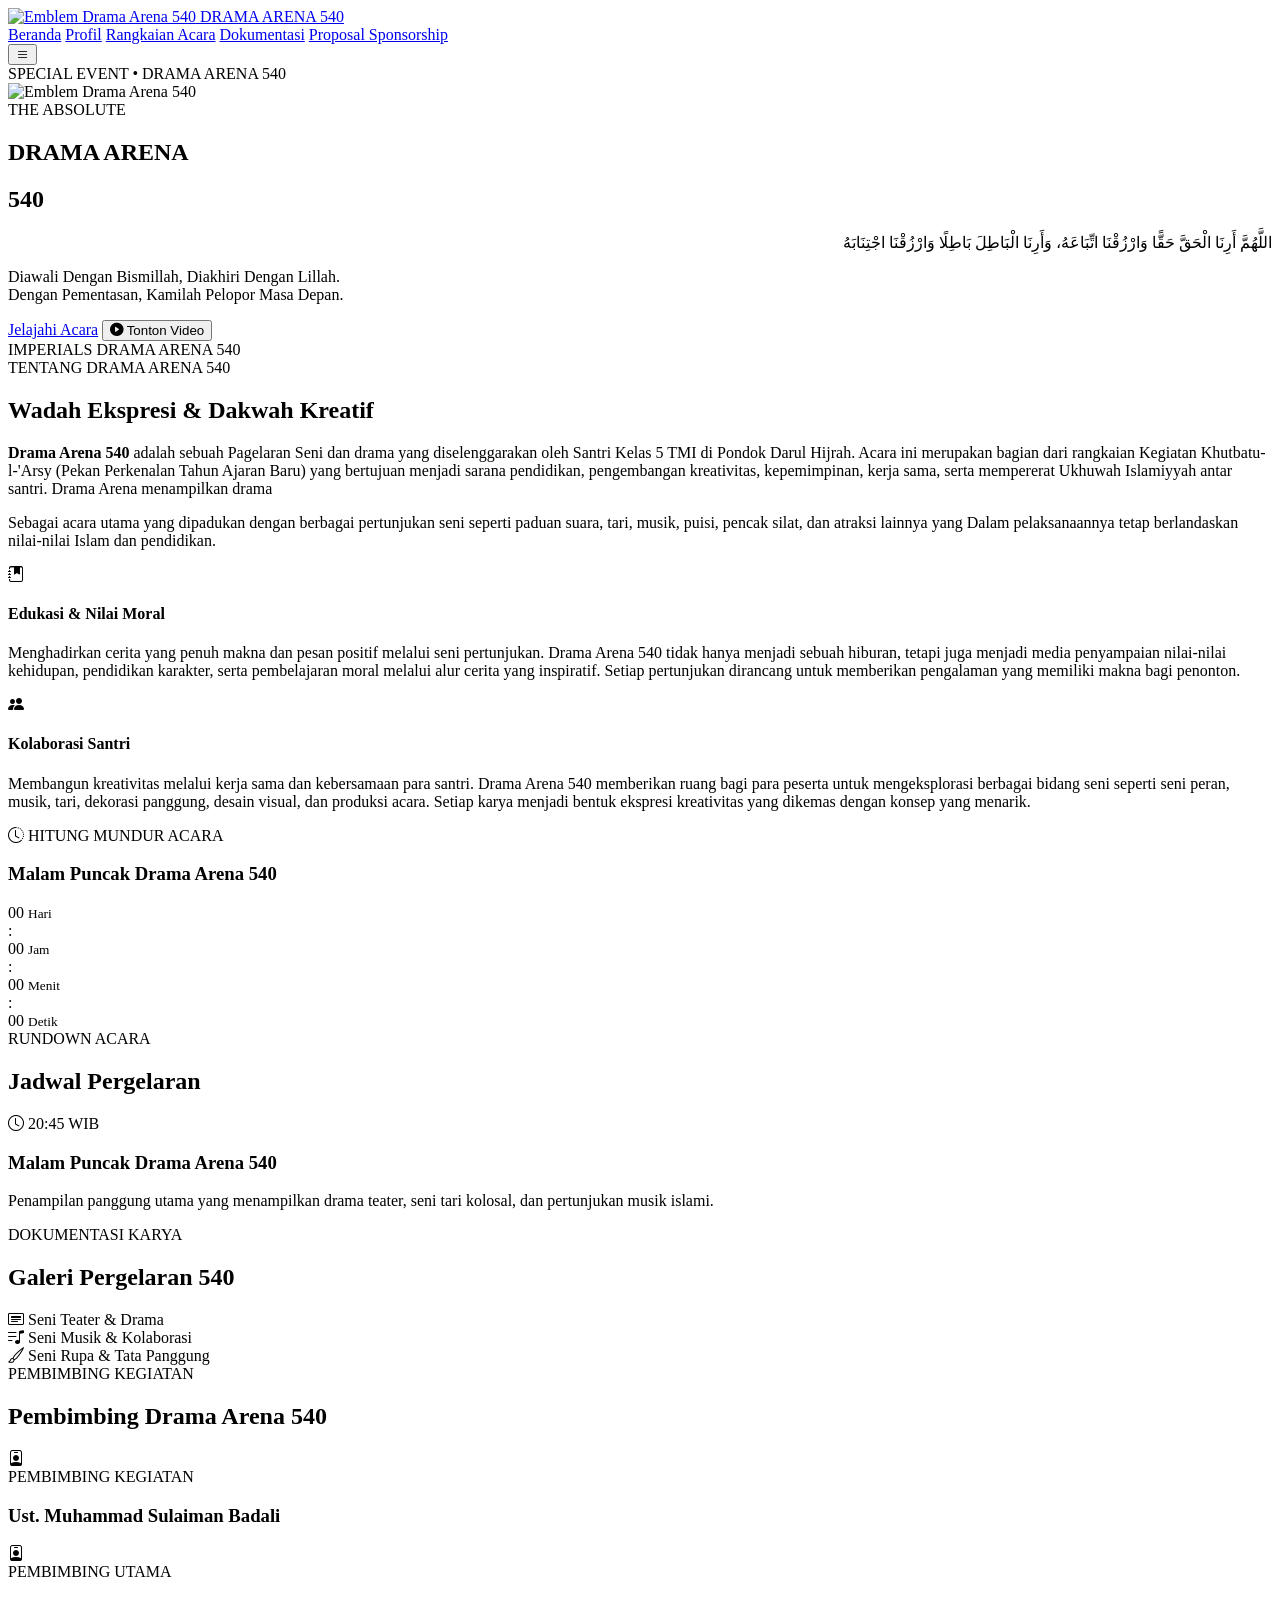
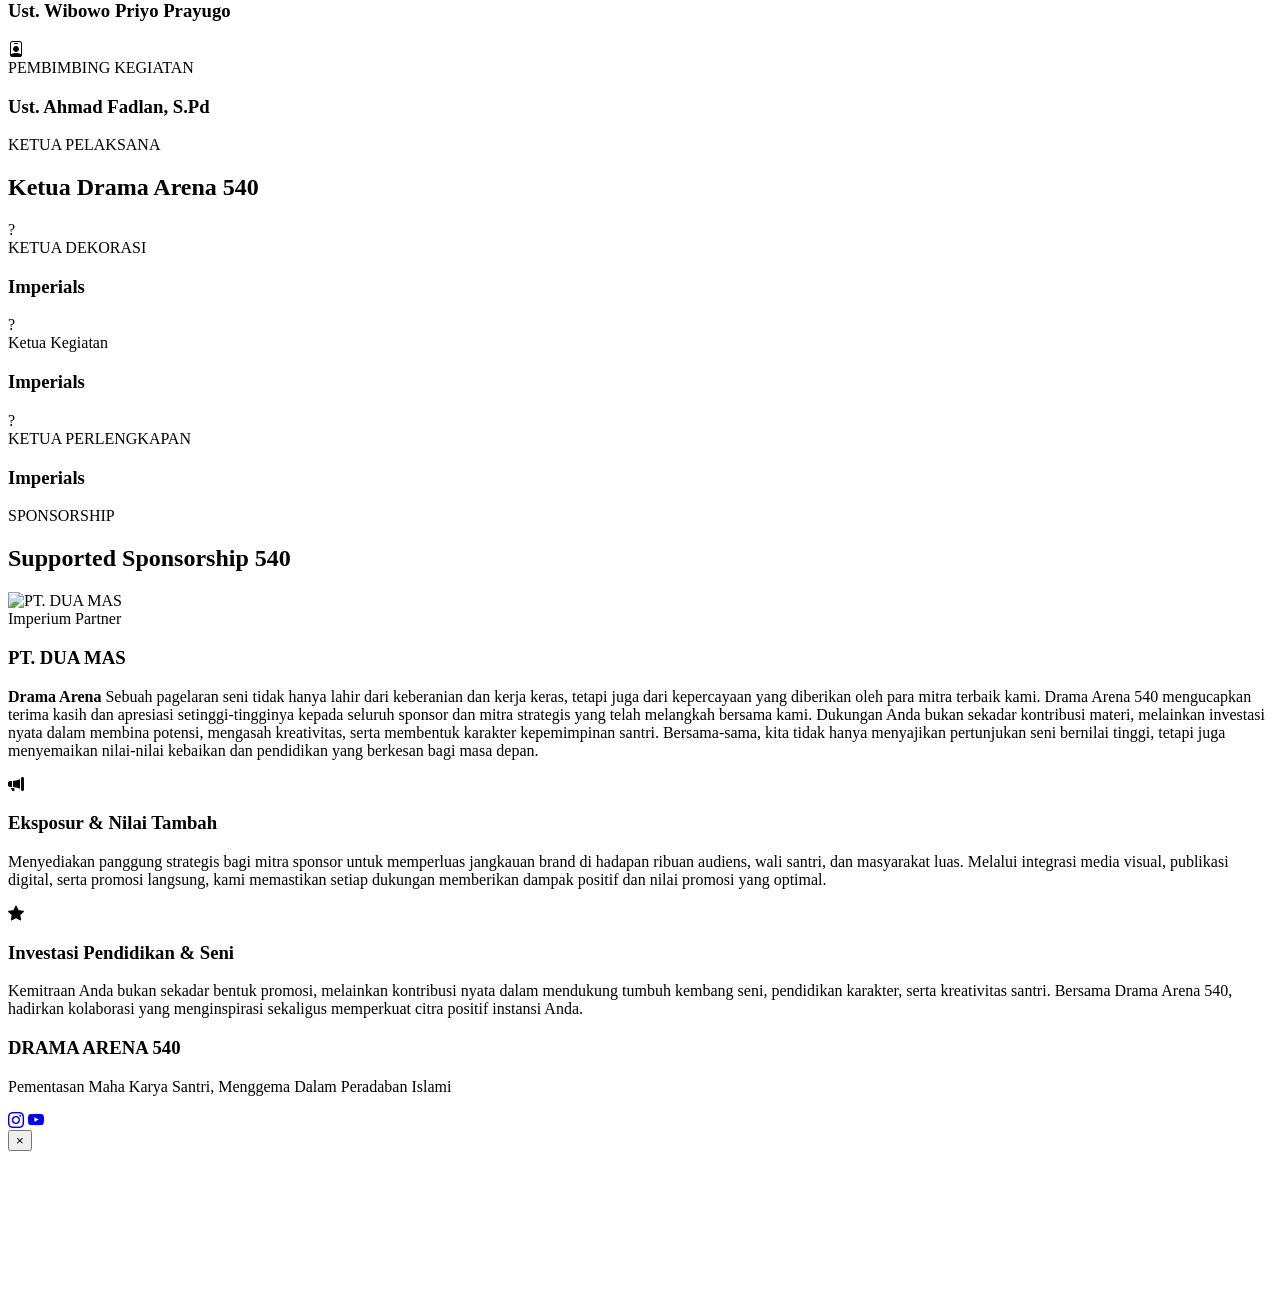
==== index.html @ b82d2a5c "Add files via upload" ====
<!DOCTYPE html>
<html lang="id">

<head>
    <meta charset="UTF-8">
    <meta name="viewport" content="width=device-width, initial-scale=1.0">
    <title>Imperials | Drama Arena 540</title>

    <meta name="referrer" content="strict-origin-when-cross-origin">

    <head>
    <meta charset="UTF-8">
    <meta name="viewport" content="width=device-width, initial-scale=1.0">
    
    <!-- Judul Tab Browser -->
    <title>Imperials | Drama Arena 540</title>

    <!-- ================= FAVICON (LOGO TAB BROWSER) ================= -->
    <link rel="icon" type="image/png" href="https://i.ibb.co.com/CKP9YcS7/Logo-Drama-Arena-540.png">
    
    <!-- Tambahan untuk perangkat Apple / HP (Opsional) -->
    <link rel="apple-touch-icon" href="https://i.ibb.co.com/CKP9YcS7/Logo-Drama-Arena-540.png">

    <!-- Fonts & CSS yang sudah ada -->
</head>

    <!-- Google Fonts -->
    <link rel="preconnect" href="https://fonts.googleapis.com">
    <link rel="preconnect" href="https://fonts.gstatic.com" crossorigin>
    <link href="https://fonts.googleapis.com/css2?family=Cormorant+Garamond:ital,wght@0,500;0,700;1,600&family=Plus+Jakarta+Sans:wght@300;400;500;600;700&display=swap" rel="stylesheet">

    <!-- Bootstrap Icons -->
    <link href="https://cdn.jsdelivr.net/npm/bootstrap-icons@1.11.3/font/bootstrap-icons.min.css" rel="stylesheet">

    <link rel="stylesheet" href="https://cloudflare.com">


    <!-- Custom CSS -->
    <link rel="stylesheet" href="assets/css/style.css">
</head>

<body>

    <!-- Dynamic Background Ambient Lighting -->
    <div class="ambient-glow glow-1"></div>
    <div class="ambient-glow glow-2"></div>

    <!-- ================= NAVBAR ================= -->
    <header class="navbar" id="navbar">
        <div class="container">
            <a href="#" class="logo">
                <!-- Gambar diganti menggunakan Direct Link dari ImgBB -->
                <img src="https://i.ibb.co.com/CKP9YcS7/Logo-Drama-Arena-540.png" alt="Emblem Drama Arena 540" class="hero-emblem-img">
                <!-- Tambahkan class 'logo-amboqia' pada teks -->
                <span class="logo-text logo-amboqia">
                    DRAMA ARENA <span>540</span>
                </span>
            </a>

            <nav class="nav-menu" id="nav-menu">
                <a href="#Beranda" class="nav-link active">Beranda</a>
                <a href="#Profile" class="nav-link">Profil</a>
                <a href="#Rangkaian-Acara" class="nav-link">Rangkaian Acara</a>
                <a href="#Dokumentasi" class="nav-link">Dokumentasi</a>
                <a href="sponsorship.html" class="nav-link">Proposal Sponsorship</a>
            </nav>

            <div class="nav-actions">
                <button class="mobile-toggle" id="menu-toggle" aria-label="Toggle Navigation">
                    <i class="bi bi-list"></i>
                </button>
            </div>
        </div>
    </header>

<!-- ================= HERO SECTION (STYLE ISLAMI ELEGANT) ================= -->
<section class="hero-center" id="Beranda">
    <div class="container hero-center-wrapper">
        
        <!-- Top Badge / Mini Tag -->
        <div class="hero-badge-top">
            <span>SPECIAL EVENT • DRAMA ARENA 540</span>
        </div>

        <!-- Emblem / Logo Center -->
        <div class="hero-emblem-box">
            <!-- Gambar diganti menggunakan Direct Link dari ImgBB -->
            <img src="https://i.ibb.co.com/CKP9YcS7/Logo-Drama-Arena-540.png" alt="Emblem Drama Arena 540" class="hero-emblem-img">
            <div class="emblem-glow"></div>
        </div>

        <!-- Typography Heading -->
        <div class="hero-title-box">
            <span class="sub-heading-small">THE ABSOLUTE</span>
            
            <!-- Menggunakan Custom Font Amboqia Boriango -->
            <h1 class="custom-font-title">DRAMA ARENA</h1>

            <h2 class="custom-font-title">540</h2>
            
            <!-- <h2 class="sub-heading-large">M M X X V I</h2> -->
            
            <div class="divider-dots">
                <span></span><span></span><span></span>
            </div>
        </div>

        <!-- Description Paragraph (Arab & Latin Terpisah) -->
        <div class="hero-quote-box">
            <!-- Teks Arab -->
            <p class="arabic-text" dir="rtl" lang="ar">
                اللَّهُمَّ أَرِنَا الْحَقَّ حَقًّا وَارْزُقْنَا اتِّبَاعَهُ، وَأَرِنَا الْبَاطِلَ بَاطِلًا وَارْزُقْنَا اجْتِنَابَهُ
            </p>
            
            <!-- Teks Latin (Berada di bawah Arab) -->
            <p class="latin-text">
                Diawali Dengan Bismillah, Diakhiri Dengan Lillah.<br>
                Dengan Pementasan, Kamilah Pelopor Masa Depan.
            </p>
        </div>

        <!-- CTA Action Buttons -->
        <div class="hero-center-actions">
            <a href="#Profile" class="btn-gold-filled">Jelajahi Acara</a>
            <button class="btn-gold-outline" id="btn-watch-video">
                <i class="bi bi-play-circle-fill"></i>
                <span>Tonton Video</span>
            </button>
        </div>

        <!-- Footer Tag In Hero -->
        <div class="hero-footer-tag">
            <span>IMPERIALS DRAMA ARENA 540</span>
        </div>

    </div>
</section>

    <!-- ================= PROFIL / TENTANG ================= -->
    <section class="about section-padding" id="Profile">
        <div class="container">
            <div class="section-header text-center">
                <span class="sub-title">TENTANG DRAMA ARENA 540</span>
                <h2 class="main-title">Wadah Ekspresi & Dakwah Kreatif</h2>
                <div class="title-line"></div>
            </div>

            <div class="about-grid">
                <div class="about-text glass-panel">
                    <p class="highlight-text">
                        <strong>Drama Arena 540</strong> adalah sebuah Pagelaran Seni dan drama yang diselenggarakan oleh Santri Kelas 5 TMI di Pondok Darul Hijrah. Acara ini merupakan bagian dari rangkaian Kegiatan Khutbatu-l-'Arsy (Pekan Perkenalan Tahun Ajaran Baru) yang bertujuan menjadi sarana pendidikan, pengembangan kreativitas, kepemimpinan, kerja sama,  serta mempererat Ukhuwah Islamiyyah antar santri. Drama Arena menampilkan drama
                    </p>
                    <p>
                        Sebagai acara utama yang dipadukan dengan berbagai pertunjukan seni seperti paduan suara, tari, musik, puisi, pencak silat, dan atraksi lainnya yang Dalam pelaksanaannya tetap berlandaskan nilai-nilai Islam dan pendidikan.
                    </p>
                    
                    <div class="about-features">
                        <div class="feature-card">
                            <i class="bi bi-journal-bookmark-fill"></i>
                            <div>
                                <h4>Edukasi & Nilai Moral</h4>
                                <p>Menghadirkan cerita yang penuh makna dan pesan positif melalui seni pertunjukan. Drama Arena 540 tidak hanya menjadi sebuah hiburan, tetapi juga menjadi media penyampaian nilai-nilai kehidupan, pendidikan karakter, serta pembelajaran moral melalui alur cerita yang inspiratif. Setiap pertunjukan dirancang untuk memberikan pengalaman yang memiliki makna bagi penonton.</p>
                            </div>
                        </div>
                        <div class="feature-card">
                            <i class="bi bi-people-fill"></i>
                            <div>
                                <h4>Kolaborasi Santri</h4>
                                <p>Membangun kreativitas melalui kerja sama dan kebersamaan para santri. Drama Arena 540 memberikan ruang bagi para peserta untuk mengeksplorasi berbagai bidang seni seperti seni peran, musik, tari, dekorasi panggung, desain visual, dan produksi acara. Setiap karya menjadi bentuk ekspresi kreativitas yang dikemas dengan konsep yang menarik.</p>
                            </div>
                        </div>
                    </div>
                </div>
            </div>
        </div>
    </section>

    <!-- ================= COUNTDOWN SECTION ================= -->
    <div class="countdown-wrapper">
        <div class="glass-card countdown-card">
            <div class="countdown-header">
                <span class="countdown-tag"><i class="bi bi-clock-history"></i> HITUNG MUNDUR ACARA</span>
                <h3 class="countdown-title">Malam Puncak Drama Arena 540</h3>
            </div>

            <div class="countdown-boxes">
                <div class="time-box">
                    <span id="days">00</span>
                    <small>Hari</small>
                </div>
                <div class="time-colon">:</div>
                <div class="time-box">
                    <span id="hours">00</span>
                    <small>Jam</small>
                </div>
                <div class="time-colon">:</div>
                <div class="time-box">
                    <span id="minutes">00</span>
                    <small>Menit</small>
                </div>
                <div class="time-colon">:</div>
                <div class="time-box">
                    <span id="seconds">00</span>
                    <small>Detik</small>
                </div>
            </div>
        </div>
    </div>

    <!-- ================= JADWAL / RANGKAIAN ACARA ================= -->
    <section class="schedule section-padding" id="Rangkaian-Acara">
        <div class="container">
            <div class="section-header text-center">
                <span class="sub-title">RUNDOWN ACARA</span>
                <h2 class="main-title">Jadwal Pergelaran</h2>
                <div class="title-line"></div>
            </div>

            <div class="schedule-timeline">
                <!-- Item 1 -->
                <div class="timeline-item glass-card highlight-border">
                    <div class="time-badge accent"><i class="bi bi-clock"></i> 20:45 WIB</div>
                    <div class="timeline-content">
                        <h3>Malam Puncak Drama Arena 540</h3>
                        <p>Penampilan panggung utama yang menampilkan drama teater, seni tari kolosal, dan pertunjukan musik islami.</p>
                    </div>
                </div>
                </div>
            </div>
        </div>
    </section>

    <!-- ================= DOKUMENTASI ================= -->
    <section class="gallery section-padding" id="Dokumentasi">
        <div class="container">
            <div class="section-header text-center">
                <span class="sub-title">DOKUMENTASI KARYA</span>
                <h2 class="main-title">Galeri Pergelaran 540</h2>
                <div class="title-line"></div>
            </div>

            <div class="gallery-grid">
                <div class="gallery-item glass-card">
                    <div class="gallery-thumb">
                        <i class="bi bi-card-heading"></i>
                        <span>Seni Teater & Drama</span>
                    </div>
                </div>
                <div class="gallery-item glass-card">
                    <div class="gallery-thumb">
                        <i class="bi bi-music-note-list"></i>
                        <span>Seni Musik & Kolaborasi</span>
                    </div>
                </div>
                <div class="gallery-item glass-card">
                    <div class="gallery-thumb">
                        <i class="bi bi-brush"></i>
                        <span>Seni Rupa & Tata Panggung</span>
                    </div>
                </div>
            </div>
        </div>
    </section>

    <!-- ================= NAMA NAMA PEMBIMBING ================= -->
    <section class="advisor-section section-padding" id="advisor">
        <div class="container">
            
            <!-- ================= JUDUL SECTION PEMBIMBING ================= -->
            <div class="section-header text-center">
                <span class="sub-title">PEMBIMBING KEGIATAN</span>
                <h2 class="main-title">Pembimbing Drama Arena 540</h2>
                <div class="title-line"></div>
            </div>

            <!-- Grid Kartu Pembimbing Anda -->
            <div class="advisor-grid">
                <!-- Kartu Pembimbing 1 -->
                <div class="advisor-card glass-card">
                    <div class="advisor-icon-box">
                        <i class="bi bi-person-badge"></i>
                    </div>
                    <div class="advisor-info">
                        <span class="advisor-role">PEMBIMBING KEGIATAN</span>
                        <h3 class="advisor-name">Ust. Muhammad Sulaiman Badali</h3>
                    </div>
                </div>

                <!-- Kartu Pembimbing 2 -->
                <div class="advisor-card glass-card">
                    <div class="advisor-icon-box">
                        <i class="bi bi-person-badge"></i>
                    </div>
                    <div class="advisor-info">
                        <span class="advisor-role">PEMBIMBING UTAMA</span>
                        <h3 class="advisor-name">Ust. Wibowo Priyo Prayugo</h3>
                    </div>
                </div>

                <!-- Kartu Pembimbing 3 -->
                <div class="advisor-card glass-card">
                    <div class="advisor-icon-box">
                        <i class="bi bi-person-badge"></i>
                    </div>
                    <div class="advisor-info">
                        <span class="advisor-role">PEMBIMBING KEGIATAN</span>
                        <h3 class="advisor-name">Ust. Ahmad Fadlan, S.Pd</h3>
                    </div>
                </div>
            </div>

        </div>
    </section>

        <!-- ================= NAMA NAMA KETUA ================= -->
    <!-- ================= KETUA PELAKSANA SECTION ================= -->
    <section class="leader-section section-padding" id="leader">
        <div class="container">
            
            <!-- Judul Section -->
            <div class="section-header">
                <span class="sub-title">KETUA PELAKSANA</span>
                <h2 class="main-title">Ketua Drama Arena 540</h2>
                <div class="title-line"></div>
            </div>

            <!-- Wadah Grid (Semua kartu dimasukkan di dalam sini) -->
            <div class="leader-grid">
                
                <!-- Ketua 1 -->
                <div class="leader-card glass-card">
                    <div class="leader-icon-box">
                        <span class="icon-text">?</span>
                    </div>
                    <div class="leader-info">
                        <span class="leader-role">KETUA DEKORASI</span>
                        <h3 class="leader-name">Imperials</h3>
                    </div>
                    <div class="card-glow-line"></div>
                </div>

                <!-- Ketua 2 -->
                <div class="leader-card glass-card">
                    <div class="leader-icon-box">
                        <span class="icon-text">?</span>
                    </div>
                    <div class="leader-info">
                        <span class="leader-role">Ketua Kegiatan</span>
                        <h3 class="leader-name">Imperials</h3>
                    </div>
                    <div class="card-glow-line"></div>
                </div>

                <!-- Ketua 3 -->
                <div class="leader-card glass-card">
                    <div class="leader-icon-box">
                        <span class="icon-text">?</span>
                    </div>
                    <div class="leader-info">
                        <span class="leader-role">KETUA PERLENGKAPAN</span>
                        <h3 class="leader-name">Imperials</h3>
                    </div>
                    <div class="card-glow-line"></div>
                </div>

            </div>

        </div>
    </section>

    <!-- ================= SPONSORSHIP SECTION ================= -->
    <section class="sponsor-section section-padding" id="sponsorship">
        <div class="container">
            
            <!-- Judul Section -->
            <div class="section-header">
                <span class="sub-title">SPONSORSHIP</span>
                <h2 class="main-title">Supported Sponsorship 540</h2>
                <div class="title-line"></div>
            </div>

            <!-- Wadah Grid Sponsor -->
            <div class="sponsor-grid">
                
                <!-- Sponsor 1 -->
                <div class="sponsor-card glass-card">
                    <div class="sponsor-logo-box">
                        <img src="https://i.ibb.co.com/wNdT26sD/PT-DUA-MAS.png" alt="PT. DUA MAS">
                    </div>
                    <div class="sponsor-info">
                        <span class="sponsor-role">Imperium Partner</span>
                        <h3 class="sponsor-name">PT. DUA MAS</h3>
                    </div>
                    <div class="card-glow-line"></div>
                </div>

            </div>

            <!-- SECSI DESKRIPSI ACARA & VALUE (DI BAWAH PT SUPPORTED SPONSORSHIP) -->
            <div class="sponsor-about-box">
                <!-- Deskripsi Utama -->
                <p class="about-text">
                    <strong>Drama Arena</strong> Sebuah pagelaran seni tidak hanya lahir dari keberanian dan kerja keras, tetapi juga dari kepercayaan yang diberikan oleh para mitra terbaik kami. Drama Arena 540 mengucapkan terima kasih dan apresiasi setinggi-tingginya kepada seluruh sponsor dan mitra strategis yang telah melangkah bersama kami.
                    Dukungan Anda bukan sekadar kontribusi materi, melainkan investasi nyata dalam membina potensi, mengasah kreativitas, serta membentuk karakter kepemimpinan santri. Bersama-sama, kita tidak hanya menyajikan pertunjukan seni bernilai tinggi, tetapi juga menyemaikan nilai-nilai kebaikan dan pendidikan yang berkesan bagi masa depan.
                </p>

                <!-- Grid 2 Kartu Fitur -->
                <div class="about-cards-grid">
                    <!-- Kartu 1: Edukasi & Nilai Moral -->
                    <div class="about-card">
                        <div class="about-card-header">
                            <i class="bi bi-megaphone-fill icon-gold"></i>
                            <h3>Eksposur & Nilai Tambah</h3>
                        </div>
                        <p>
                            Menyediakan panggung strategis bagi mitra sponsor untuk memperluas jangkauan brand di hadapan ribuan audiens, wali santri, dan masyarakat luas. Melalui integrasi media visual, publikasi digital, serta promosi langsung, kami memastikan setiap dukungan memberikan dampak positif dan nilai promosi yang optimal.
                        </p>
                    </div>

                    <!-- Kartu 2: Kolaborasi Santri -->
                    <div class="about-card">
                        <div class="about-card-header">
                            <i class="bi bi-star-fill icon-gold"></i>
                            <h3>Investasi Pendidikan & Seni</h3>
                        </div>
                        <p>
                            Kemitraan Anda bukan sekadar bentuk promosi, melainkan kontribusi nyata dalam mendukung tumbuh kembang seni, pendidikan karakter, serta kreativitas santri. Bersama Drama Arena 540, hadirkan kolaborasi yang menginspirasi sekaligus memperkuat citra positif instansi Anda.
                        </p>
                    </div>
                </div>
            </div>

        </div>
    </section>

    <!-- ================= FOOTER ================= -->
    <footer class="footer" id="Kontak">
        <div class="container footer-wrapper">
            <div class="footer-brand">
                <h3>DRAMA ARENA <span>540</span></h3>
                <p>Pementasan Maha Karya Santri, Menggema Dalam Peradaban Islami</p>
            </div>
            <div class="footer-socials">
                <a href="https://www.instagram.com/thethirtysix.id/" aria-label="Instagram"><i class="bi bi-instagram"></i></a>
                <a href="https://www.youtube.com/@pondokdarulhijrahcindaialus" aria-label="YouTube"><i class="bi bi-youtube"></i></a>
            </div>
        </div>
    </footer>

    <!-- Modal Video Trailer / Dokumentasi -->
    <div class="video-modal" id="video-modal">
        <div class="modal-content">
            <button class="modal-close" id="modal-close" aria-label="Tutup Video">&times;</button>
            <div class="video-container">
                <iframe 
                    id="video-frame" 
                    src="" 
                    title="Video Dokumentasi Drama Arena 540" 
                    frameborder="0" 
                    allow="accelerometer; autoplay; clipboard-write; encrypted-media; gyroscope; picture-in-picture; web-share" 
                    referrerpolicy="strict-origin-when-cross-origin" 
                    allowfullscreen>
                </iframe>
            </div>
        </div>
    </div>

    <!-- Custom JS -->
    <script src="js/app.js"></script>
</body>
</html>
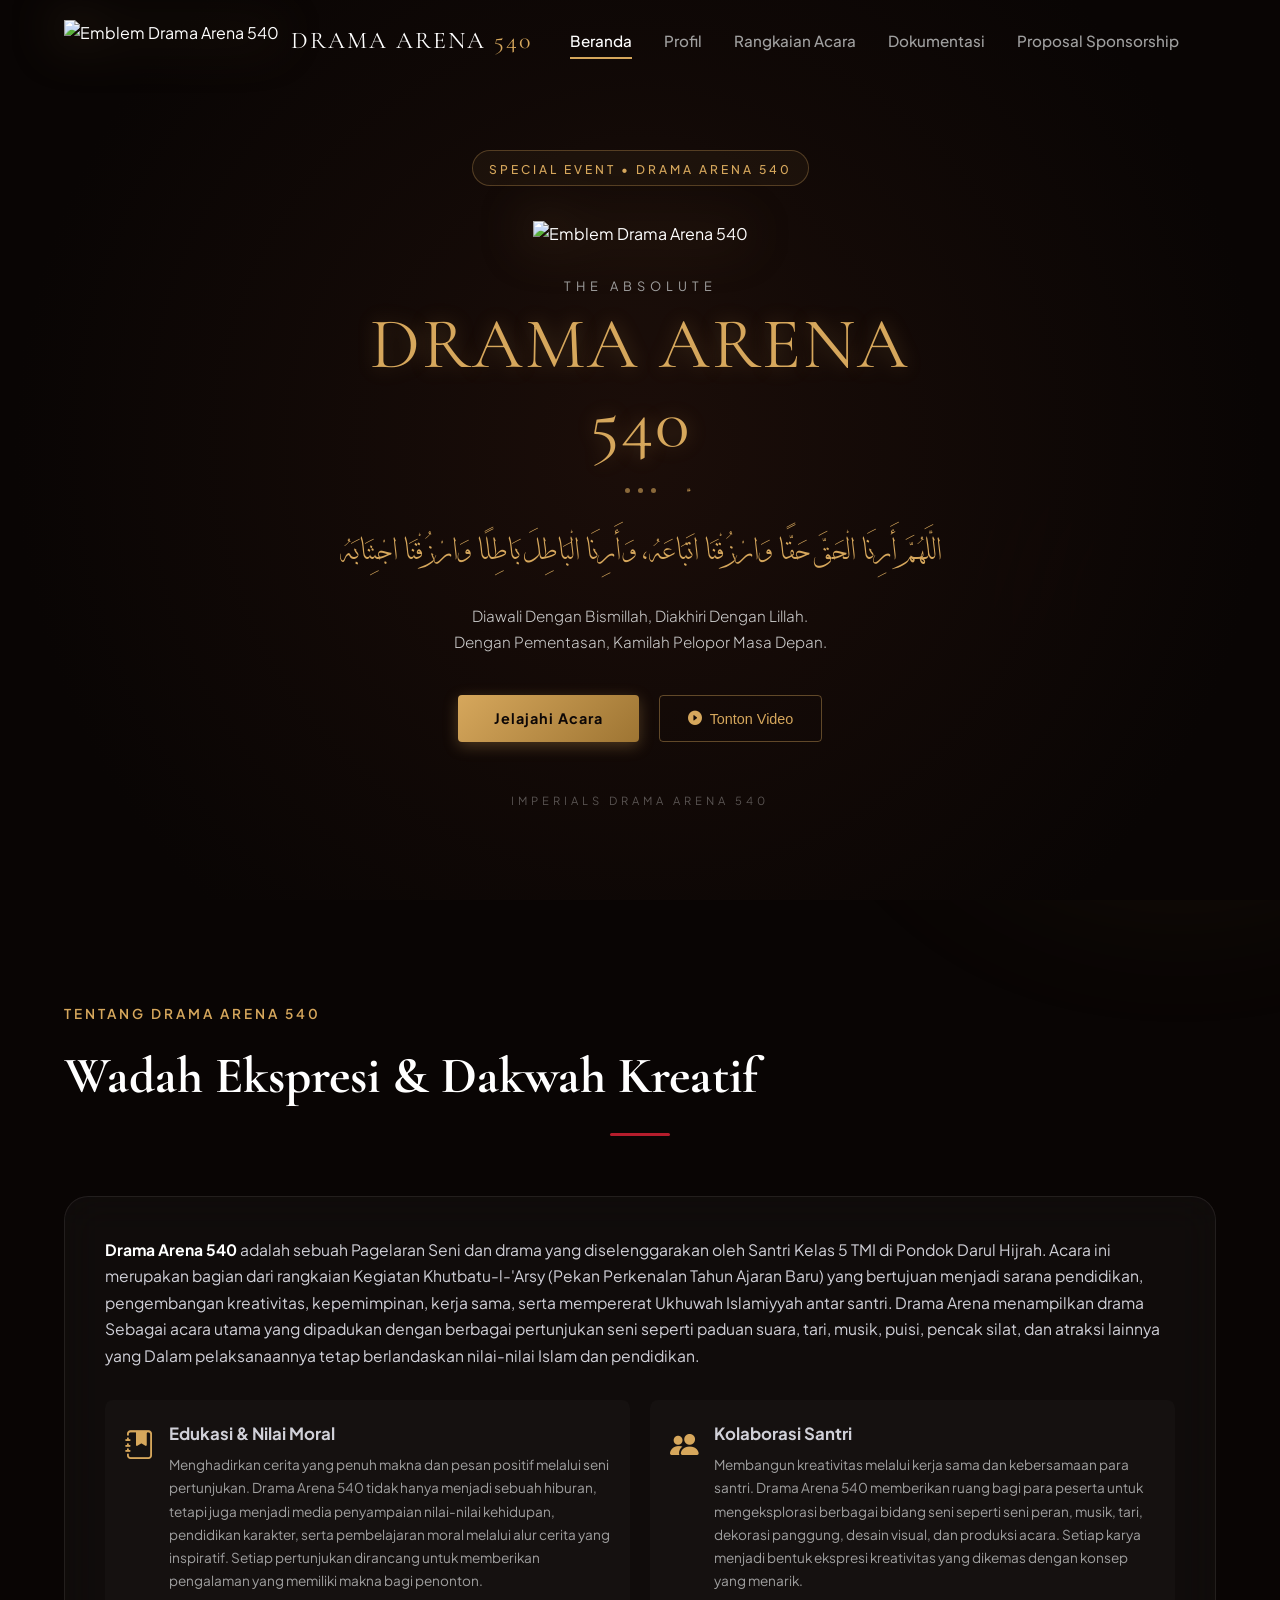
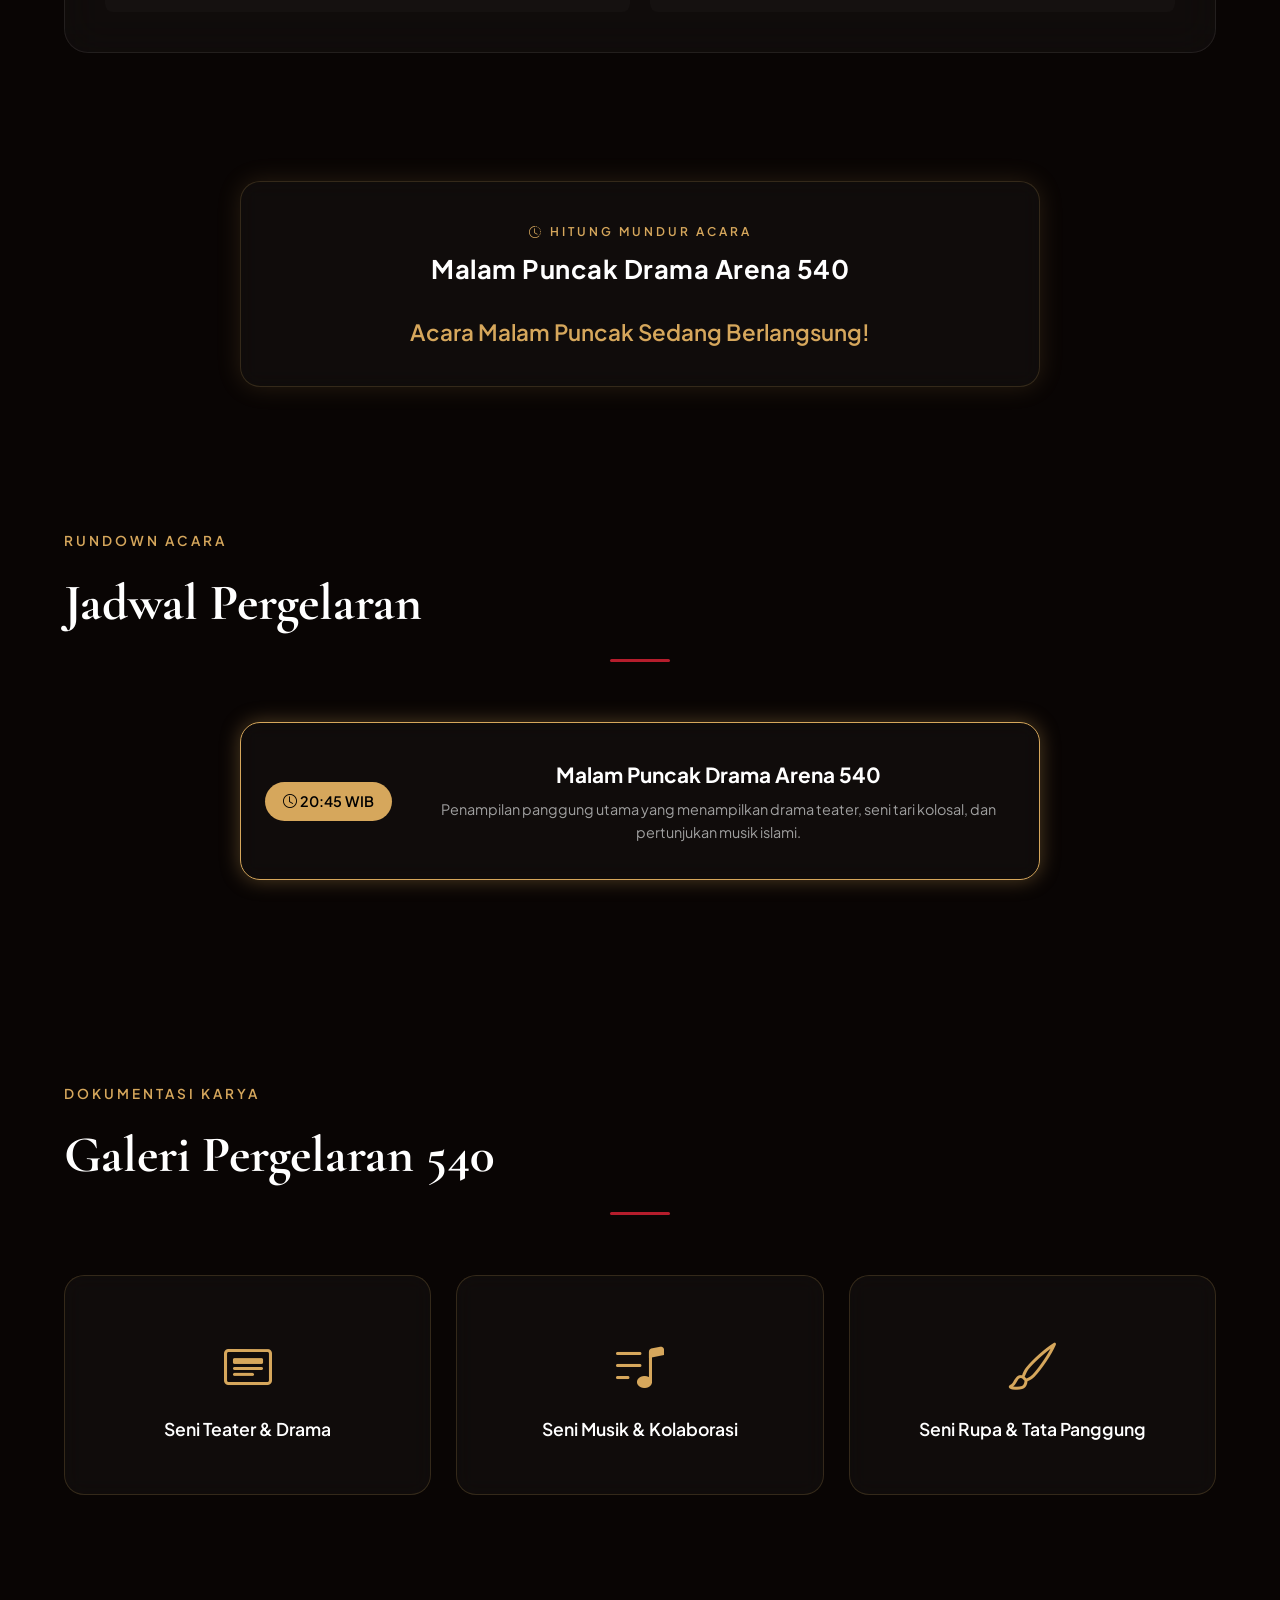
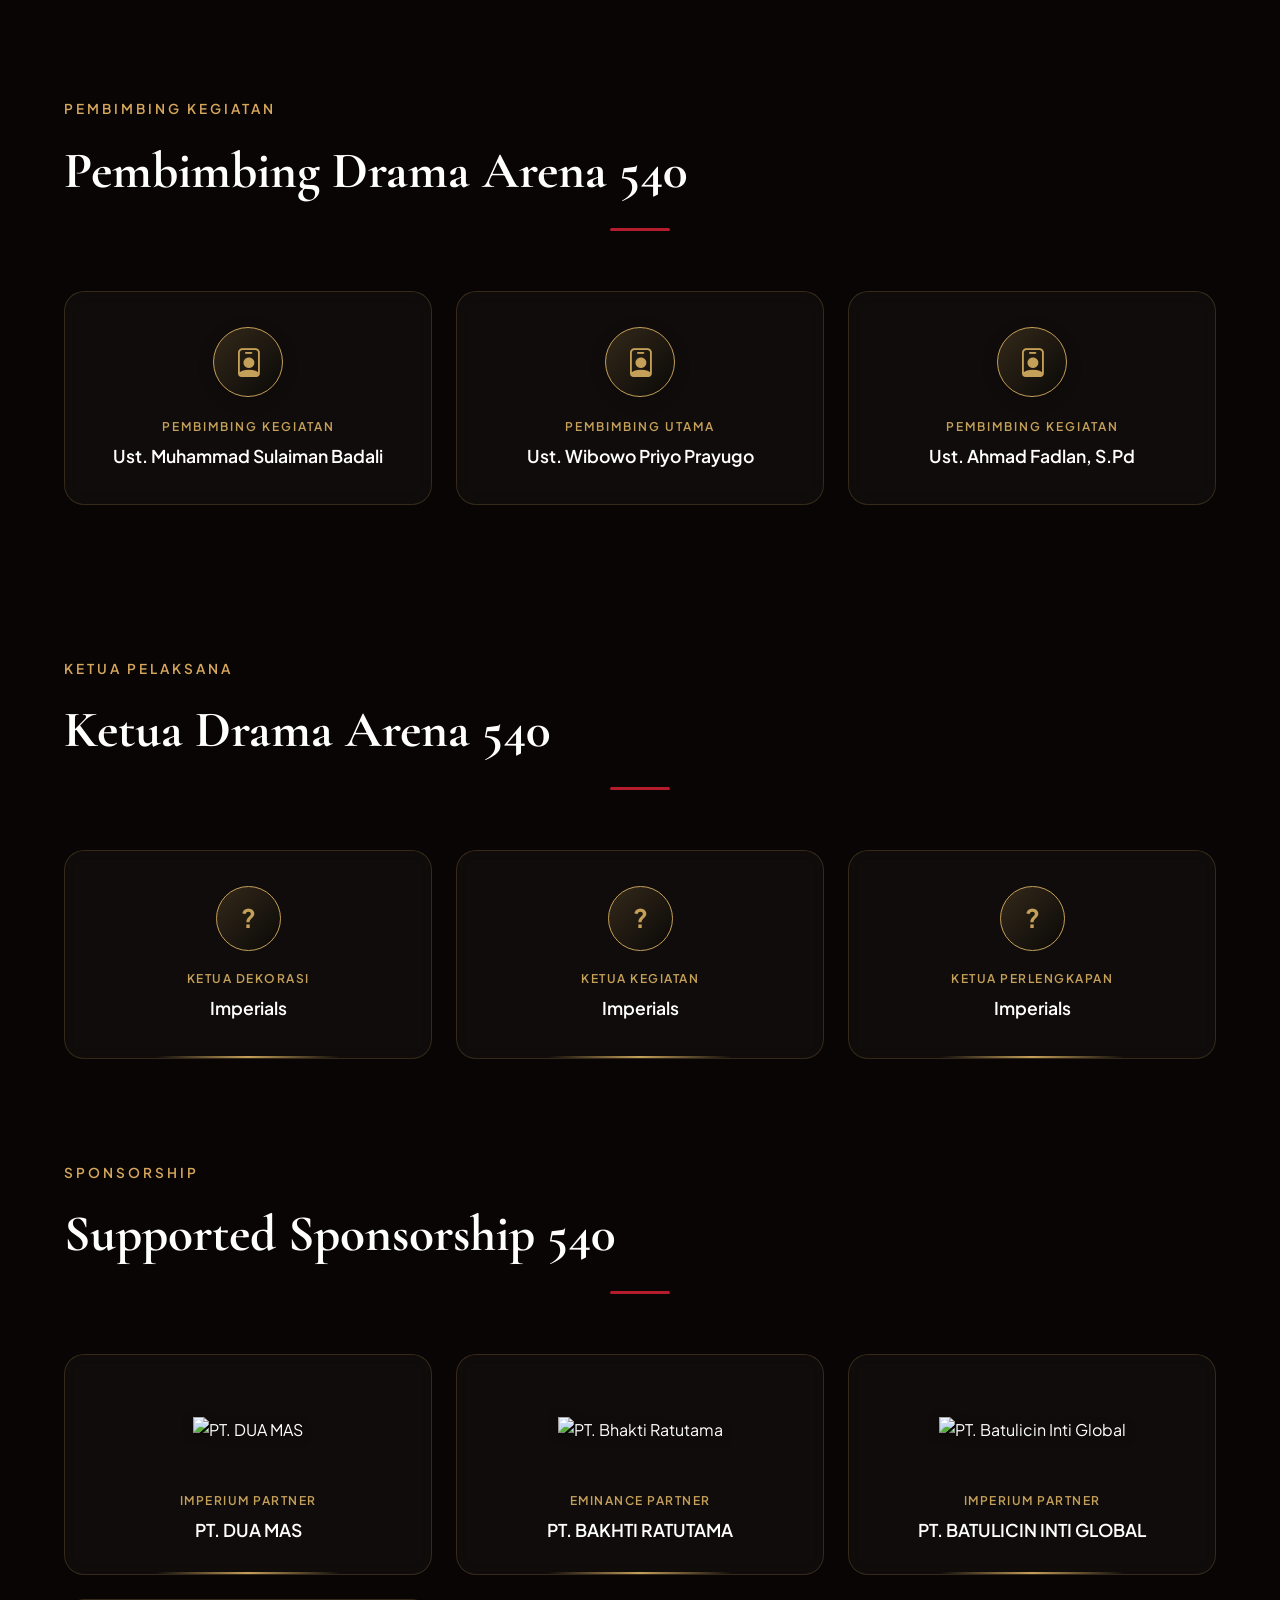
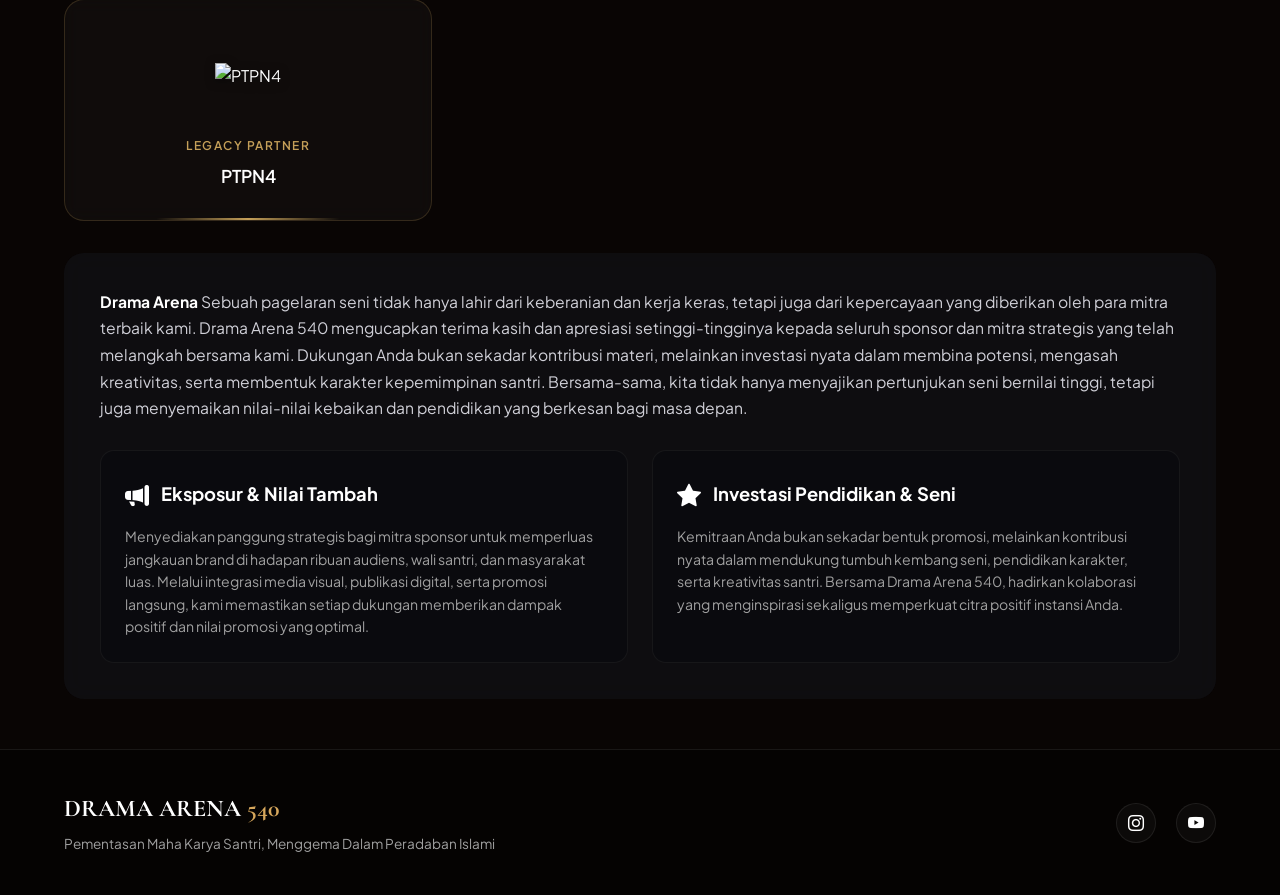
==== commit 1ee8f7b9: "Updated Sponsorship" ====
--- a/index.html
+++ b/index.html
@@ -385,11 +385,47 @@
                 <!-- Sponsor 1 -->
                 <div class="sponsor-card glass-card">
                     <div class="sponsor-logo-box">
-                        <img src="https://i.ibb.co.com/wNdT26sD/PT-DUA-MAS.png" alt="PT. DUA MAS">
+                        <img src="https://i.postimg.cc/Wp9N3sGQ/PT-DUA-MAS.png" alt="PT. DUA MAS">
                     </div>
                     <div class="sponsor-info">
                         <span class="sponsor-role">Imperium Partner</span>
                         <h3 class="sponsor-name">PT. DUA MAS</h3>
+                    </div>
+                    <div class="card-glow-line"></div>
+                </div>
+
+                <!-- Sponsor 2 -->
+                <div class="sponsor-card glass-card">
+                    <div class="sponsor-logo-box">
+                        <img src="https://i.postimg.cc/BZw33Ms1/PT-Bhakti-Rarutama.png" alt="PT. Bhakti Ratutama">
+                    </div>
+                    <div class="sponsor-info">
+                        <span class="sponsor-role">Eminance Partner</span>
+                        <h3 class="sponsor-name">PT. BAKHTI RATUTAMA</h3>
+                    </div>
+                    <div class="card-glow-line"></div>
+                </div>
+
+                <!-- Sponsor 3 -->
+                <div class="sponsor-card glass-card">
+                    <div class="sponsor-logo-box">
+                        <img src="https://i.postimg.cc/25fmJyYd/PT-Batulicin-Inti-Global.png" alt="PT. Batulicin Inti Global">
+                    </div>
+                    <div class="sponsor-info">
+                        <span class="sponsor-role">Imperium Partner</span>
+                        <h3 class="sponsor-name">PT. BATULICIN INTI GLOBAL</h3>
+                    </div>
+                    <div class="card-glow-line"></div>
+                </div>
+
+                <!-- Sponsor 4 -->
+                <div class="sponsor-card glass-card">
+                    <div class="sponsor-logo-box">
+                        <img src="https://i.postimg.cc/Rhqzfn7k/PTPTN4.png" alt="PTPN4">
+                    </div>
+                    <div class="sponsor-info">
+                        <span class="sponsor-role">LEGACY Partner</span>
+                        <h3 class="sponsor-name">PTPN4</h3>
                     </div>
                     <div class="card-glow-line"></div>
                 </div>
@@ -468,4 +504,4 @@
     <!-- Custom JS -->
     <script src="js/app.js"></script>
 </body>
-</html>+</html>
--- a/assets/css/style.css
+++ b/assets/css/style.css
@@ -0,0 +1,1594 @@
+/* =========================================================
+   VARIABLES & DESIGN SYSTEM
+   ========================================================= */
+:root {
+    --bg-main: #090504;
+    --bg-card: rgba(255, 255, 255, 0.03);
+    --bg-glass: rgba(20, 10, 8, 0.65);
+    
+    --accent-gold: #d6a75c;
+    --accent-gold-glow: rgba(214, 167, 92, 0.35);
+    --accent-red: #b51d2c;
+    --accent-red-glow: rgba(181, 29, 44, 0.45);
+    
+    --text-white: #ffffff;
+    --text-muted: #a0a0a0;
+    
+    --font-heading: 'Cormorant Garamond', serif;
+    --font-body: 'Plus Jakarta Sans', sans-serif;
+    
+    --border-glass: rgba(255, 255, 255, 0.08);
+    --radius-lg: 24px;
+    --radius-md: 16px;
+    --radius-sm: 8px;
+    
+    --transition: all 0.4s cubic-bezier(0.16, 1, 0.3, 1);
+}
+
+/* =========================================================
+   RESET & BASE STYLES
+   ========================================================= */
+* {
+    margin: 0;
+    padding: 0;
+    box-sizing: border-box;
+}
+
+html {
+    scroll-behavior: smooth;
+    font-size: 16px;
+}
+
+body {
+    background-color: var(--bg-main);
+    color: var(--text-white);
+    font-family: var(--font-body);
+    overflow-x: hidden;
+    line-height: 1.6;
+}
+
+a {
+    text-decoration: none;
+    color: inherit;
+    transition: var(--transition);
+}
+
+ul {
+    list-style: none;
+}
+
+.container {
+    width: 90%;
+    max-width: 1240px;
+    margin: 0 auto;
+}
+
+.section-padding {
+    padding: 100px 0;
+}
+
+/* Ambient Lighting Effect */
+.ambient-glow {
+    position: fixed;
+    width: 400px;
+    height: 400px;
+    border-radius: 50%;
+    filter: blur(120px);
+    z-index: -1;
+    pointer-events: none;
+    opacity: 0.5;
+}
+
+.glow-1 {
+    top: -100px;
+    left: -100px;
+    background: var(--accent-red-glow);
+}
+
+.glow-2 {
+    bottom: 10%;
+    right: -100px;
+    background: var(--accent-gold-glow);
+}
+
+/* Custom Glassmorphism Classes */
+.glass-panel {
+    background: var(--bg-card);
+    backdrop-filter: blur(20px);
+    -webkit-backdrop-filter: blur(20px);
+    border: 1px solid var(--border-glass);
+    border-radius: var(--radius-lg);
+    padding: 40px;
+}
+
+.glass-card {
+    background: rgba(255, 255, 255, 0.02);
+    backdrop-filter: blur(16px);
+    -webkit-backdrop-filter: blur(16px);
+    border: 1px solid var(--border-glass);
+    border-radius: var(--radius-md);
+    transition: var(--transition);
+}
+
+.glass-card:hover {
+    transform: translateY(-6px);
+    border-color: rgba(214, 167, 92, 0.3);
+    box-shadow: 0 20px 40px rgba(0, 0, 0, 0.5);
+}
+
+/* =========================================================
+   NAVBAR
+   ========================================================= */
+.navbar {
+    position: fixed;
+    top: 0;
+    left: 0;
+    width: 100%;
+    padding: 20px 0;
+    z-index: 1000;
+    transition: var(--transition);
+}
+
+.navbar.scrolled {
+    padding: 14px 0;
+    background: var(--bg-glass);
+    backdrop-filter: blur(20px);
+    border-bottom: 1px solid var(--border-glass);
+}
+
+.navbar .container {
+    display: flex;
+    align-items: center;
+    justify-content: space-between;
+}
+
+.logo {
+    display: flex;
+    align-items: center;
+    gap: 12px;
+}
+
+.logo img {
+    height: 42px;
+    width: auto;
+}
+
+.logo-text {
+    font-family: var(--font-heading);
+    font-size: 1.4rem;
+    font-weight: 700;
+    letter-spacing: 2px;
+}
+
+.logo-text span {
+    color: var(--accent-gold);
+}
+
+.nav-menu {
+    display: flex;
+    gap: 32px;
+}
+
+.nav-link {
+    font-size: 0.95rem;
+    font-weight: 500;
+    color: var(--text-muted);
+    position: relative;
+}
+
+.nav-link:hover,
+.nav-link.active {
+    color: var(--text-white);
+}
+
+.nav-link::after {
+    content: '';
+    position: absolute;
+    bottom: -6px;
+    left: 0;
+    width: 0;
+    height: 2px;
+    background: var(--accent-gold);
+    transition: var(--transition);
+}
+
+.nav-link:hover::after,
+.nav-link.active::after {
+    width: 100%;
+}
+
+.btn-glow {
+    padding: 10px 24px;
+    border-radius: 50px;
+    background: linear-gradient(135deg, var(--accent-gold), #aa7d37);
+    color: #000;
+    font-weight: 600;
+    font-size: 0.9rem;
+    box-shadow: 0 0 20px var(--accent-gold-glow);
+}
+
+.btn-glow:hover {
+    transform: scale(1.05);
+    box-shadow: 0 0 30px rgba(214, 167, 92, 0.6);
+}
+
+.mobile-toggle {
+    display: none;
+    background: none;
+    border: none;
+    color: var(--text-white);
+    font-size: 1.8rem;
+    cursor: pointer;
+}
+
+/* =========================================================
+   HERO SECTION
+   ========================================================= */
+.hero {
+    min-height: 100vh;
+    padding-top: 130px;
+    display: flex;
+    align-items: center;
+    position: relative;
+    background: radial-gradient(circle at 20% 30%, rgba(181, 29, 44, 0.15) 0%, transparent 50%),
+                radial-gradient(circle at 80% 70%, rgba(214, 167, 92, 0.1) 0%, transparent 50%);
+}
+
+.hero-wrapper {
+    display: grid;
+    grid-template-columns: 1.2fr 0.8fr;
+    gap: 50px;
+    align-items: center;
+}
+
+.badge-tag {
+    display: inline-flex;
+    align-items: center;
+    gap: 8px;
+    padding: 6px 16px;
+    border-radius: 50px;
+    background: rgba(214, 167, 92, 0.1);
+    border: 1px solid rgba(214, 167, 92, 0.3);
+    color: var(--accent-gold);
+    font-size: 0.85rem;
+    margin-bottom: 24px;
+}
+
+.hero-title {
+    font-family: var(--font-heading);
+    font-size: 5rem;
+    line-height: 0.95;
+    font-weight: 700;
+    letter-spacing: 2px;
+    margin-bottom: 20px;
+}
+
+.text-accent { color: var(--accent-red); }
+.text-gradient {
+    background: linear-gradient(135deg, #ffffff, var(--accent-gold));
+    -webkit-background-clip: text;
+    -webkit-text-fill-color: transparent;
+}
+
+.hero-desc {
+    font-size: 1.1rem;
+    color: var(--text-muted);
+    max-width: 540px;
+    margin-bottom: 35px;
+}
+
+.hero-buttons {
+    display: flex;
+    gap: 20px;
+    margin-bottom: 50px;
+}
+
+.btn-primary {
+    display: inline-flex;
+    align-items: center;
+    gap: 10px;
+    padding: 14px 32px;
+    border-radius: 50px;
+    background: var(--accent-red);
+    color: white;
+    font-weight: 600;
+    box-shadow: 0 10px 25px var(--accent-red-glow);
+}
+
+.btn-primary:hover {
+    background: #d42234;
+    transform: translateY(-2px);
+}
+
+.btn-secondary {
+    display: inline-flex;
+    align-items: center;
+    gap: 10px;
+    padding: 14px 28px;
+    border-radius: 50px;
+    background: transparent;
+    border: 1px solid var(--border-glass);
+    color: white;
+    cursor: pointer;
+}
+
+.btn-secondary:hover {
+    background: rgba(255, 255, 255, 0.05);
+    border-color: var(--accent-gold);
+}
+
+.hero-stats {
+    display: flex;
+    align-items: center;
+    gap: 25px;
+}
+
+.stat-num {
+    display: block;
+    font-size: 1.8rem;
+    font-weight: 700;
+    color: var(--accent-gold);
+}
+
+.stat-label {
+    font-size: 0.8rem;
+    color: var(--text-muted);
+}
+
+.stat-divider {
+    width: 1px;
+    height: 35px;
+    background: var(--border-glass);
+}
+
+/* Feature Glass Card in Hero */
+.hero-feature-card {
+    padding: 35px;
+    border-radius: var(--radius-lg);
+    background: linear-gradient(135deg, rgba(255,255,255,0.05), rgba(255,255,255,0.01));
+    box-shadow: 0 30px 60px rgba(0,0,0,0.4);
+}
+
+.card-tag {
+    font-size: 0.75rem;
+    letter-spacing: 2px;
+    color: var(--accent-gold);
+    margin-bottom: 12px;
+}
+
+.hero-feature-card h3 {
+    font-family: var(--font-heading);
+    font-size: 2rem;
+    margin-bottom: 12px;
+}
+
+.hero-feature-card p {
+    color: var(--text-muted);
+    font-size: 0.95rem;
+    margin-bottom: 25px;
+}
+
+/* Countdown */
+.countdown-box {
+    display: grid;
+    grid-template-columns: repeat(4, 1fr);
+    gap: 10px;
+    text-align: center;
+}
+
+.time-unit {
+    background: rgba(0,0,0,0.4);
+    padding: 12px;
+    border-radius: var(--radius-sm);
+    border: 1px solid var(--border-glass);
+}
+
+.time-unit span {
+    display: block;
+    font-size: 1.4rem;
+    font-weight: 700;
+    color: var(--accent-gold);
+}
+
+.time-unit small {
+    font-size: 0.7rem;
+    color: var(--text-muted);
+    text-transform: uppercase;
+}
+
+.scroll-indicator {
+    position: absolute;
+    bottom: 30px;
+    left: 50%;
+    transform: translateX(-50%);
+    display: flex;
+    flex-direction: column;
+    align-items: center;
+    gap: 8px;
+    color: var(--text-muted);
+    font-size: 0.8rem;
+}
+
+.scroll-indicator i {
+    color: var(--accent-gold);
+    animation: bounce 2s infinite;
+}
+
+@keyframes bounce {
+    0%, 20%, 50%, 80%, 100% { transform: translateY(0); }
+    40% { transform: translateY(-8px); }
+    60% { transform: translateY(-4px); }
+}
+
+/* =========================================================
+   SECTION HEADERS
+   ========================================================= */
+.section-header {
+    margin-bottom: 60px;
+}
+
+.sub-title {
+    color: var(--accent-gold);
+    font-size: 0.85rem;
+    letter-spacing: 3px;
+    text-transform: uppercase;
+    font-weight: 600;
+}
+
+.main-title {
+    font-family: var(--font-heading);
+    font-size: 3.2rem;
+    margin-top: 10px;
+}
+
+.title-line {
+    width: 60px;
+    height: 3px;
+    background: var(--accent-red);
+    margin: 15px auto 0;
+    border-radius: 2px;
+}
+
+/* =========================================================
+   ABOUT SECTION
+   ========================================================= */
+.about-features {
+    display: grid;
+    grid-template-columns: repeat(auto-fit, minmax(240px, 1fr));
+    gap: 20px;
+    margin-top: 30px;
+}
+
+.feature-card {
+    display: flex;
+    align-items: flex-start;
+    gap: 15px;
+    padding: 20px;
+    background: rgba(255, 255, 255, 0.02);
+    border-radius: var(--radius-sm);
+}
+
+.feature-card i {
+    font-size: 1.8rem;
+    color: var(--accent-gold);
+}
+
+.feature-card h4 {
+    font-size: 1.05rem;
+    margin-bottom: 5px;
+}
+
+.feature-card p {
+    font-size: 0.85rem;
+    color: var(--text-muted);
+}
+
+/* =========================================================
+   TIMELINE SCHEDULE
+   ========================================================= */
+.schedule-timeline {
+    max-width: 800px;
+    margin: 0 auto;
+    display: flex;
+    flex-direction: column;
+    gap: 20px;
+}
+
+.timeline-item {
+    display: flex;
+    align-items: center;
+    gap: 30px;
+    padding: 25px 30px;
+}
+
+.timeline-item.highlight-border {
+    border-color: var(--accent-gold);
+    box-shadow: 0 0 20px var(--accent-gold-glow);
+}
+
+.time-badge {
+    padding: 8px 18px;
+    border-radius: 50px;
+    background: rgba(255, 255, 255, 0.05);
+    font-size: 0.9rem;
+    font-weight: 600;
+    white-space: nowrap;
+}
+
+.time-badge.accent {
+    background: var(--accent-gold);
+    color: #000;
+}
+
+.timeline-content h3 {
+    font-size: 1.3rem;
+    margin-bottom: 6px;
+}
+
+.timeline-content p {
+    color: var(--text-muted);
+    font-size: 0.9rem;
+}
+
+/* =========================================================
+   GALLERY
+   ========================================================= */
+.gallery-grid {
+    display: grid;
+    grid-template-columns: repeat(auto-fit, minmax(280px, 1fr));
+    gap: 25px;
+}
+
+.gallery-item {
+    height: 220px;
+    display: flex;
+    align-items: center;
+    justify-content: center;
+    text-align: center;
+    cursor: pointer;
+}
+
+.gallery-thumb i {
+    font-size: 3rem;
+    color: var(--accent-gold);
+    display: block;
+    margin-bottom: 10px;
+}
+
+.gallery-thumb span {
+    font-size: 1.1rem;
+    font-weight: 600;
+}
+
+/* =========================================================
+   FOOTER & MODAL
+   ========================================================= */
+.footer {
+    border-top: 1px solid var(--border-glass);
+    padding: 40px 0;
+    background: #050302;
+}
+
+.footer-wrapper {
+    display: flex;
+    justify-content: space-between;
+    align-items: center;
+}
+
+.footer-brand h3 {
+    font-family: var(--font-heading);
+    font-size: 1.5rem;
+}
+
+.footer-brand h3 span { color: var(--accent-gold); }
+
+.footer-brand p {
+    color: var(--text-muted);
+    font-size: 0.85rem;
+    margin-top: 5px;
+}
+
+.footer-socials {
+    display: flex;
+    gap: 20px;
+}
+
+.footer-socials a {
+    width: 40px;
+    height: 40px;
+    border-radius: 50%;
+    background: var(--bg-card);
+    display: flex;
+    align-items: center;
+    justify-content: center;
+    border: 1px solid var(--border-glass);
+}
+
+.footer-socials a:hover {
+    background: var(--accent-gold);
+    color: #000;
+}
+
+/* Video Modal */
+.video-modal {
+    position: fixed;
+    inset: 0;
+    background: rgba(0, 0, 0, 0.9);
+    z-index: 2000;
+    display: flex;
+    align-items: center;
+    justify-content: center;
+    opacity: 0;
+    pointer-events: none;
+    transition: var(--transition);
+}
+
+.video-modal.active {
+    opacity: 1;
+    pointer-events: all;
+}
+
+.modal-content {
+    width: 90%;
+    max-width: 800px;
+    position: relative;
+}
+
+.modal-close {
+    position: absolute;
+    top: -40px;
+    right: 0;
+    background: none;
+    border: none;
+    color: white;
+    font-size: 2.5rem;
+    cursor: pointer;
+}
+
+.video-container {
+    position: relative;
+    width: 100%;
+    padding-bottom: 56.25%; /* Rasio aspek 16:9 pas untuk video YouTube */
+    height: 0;
+    overflow: hidden;
+    border-radius: 12px;
+    background: #000;
+}
+
+.video-container iframe {
+    position: absolute;
+    top: 0;
+    left: 0;
+    width: 100%;
+    height: 100%;
+    border: 0;
+}
+
+/* =========================================================
+   RESPONSIVE DESIGN
+   ========================================================= */
+@media (max-width: 992px) {
+    .hero-wrapper {
+        grid-template-columns: 1fr;
+        text-align: center;
+    }
+
+    .hero-title {
+        font-size: 3.8rem;
+    }
+
+    .hero-desc {
+        margin: 0 auto 35px;
+    }
+
+    .hero-buttons, .hero-stats {
+        justify-content: center;
+    }
+
+    .mobile-toggle {
+        display: block;
+    }
+
+    .nav-menu {
+        position: fixed;
+        top: 0;
+        right: -100%;
+        width: 75%;
+        height: 100vh;
+        background: #0d0706;
+        flex-direction: column;
+        justify-content: center;
+        align-items: center;
+        transition: var(--transition);
+        z-index: 999;
+    }
+
+    .nav-menu.active {
+        right: 0;
+    }
+}
+
+@media (max-width: 576px) {
+    .hero-title {
+        font-size: 2.8rem;
+    }
+    
+    .timeline-item {
+        flex-direction: column;
+        align-items: flex-start;
+    }
+
+    .footer-wrapper {
+        flex-direction: column;
+        gap: 20px;
+        text-align: center;
+    }
+}
+
+/* =========================================================
+   CUSTOM FONT IMPORT (AMBOQIA BORIANGO)
+   ========================================================= */
+@font-face {
+    font-family: 'Amboqia Boriango';
+    src: url('../fonts/AmboqiaBoriango.ttf') format('truetype'),
+         url('../fonts/AmboqiaBoriango.woff') format('woff');
+    font-weight: normal;
+    font-style: normal;
+    font-display: swap;
+}
+
+/* =========================================================
+   IMPORT FONT ARAB LOKAL
+   ========================================================= */
+@font-face {
+    font-family: 'CustomArabicFont';
+    /* Ganti nama file di bawah sesuai dengan nama file font Arab di folder fonts Anda */
+    src: url('../fonts/DecoType Thuluth.TTF') format('truetype'),
+         url('../fonts/DecoType Thuluth.woff') format('woff');
+    font-weight: normal;
+    font-style: normal;
+    font-display: swap;
+}
+
+/* =========================================================
+   HERO CENTER STYLE (ISLAMI MEWAH)
+   ========================================================= */
+.hero-center {
+    min-height: 100vh;
+    padding: 120px 0 60px;
+    display: flex;
+    align-items: center;
+    justify-content: center;
+    position: relative;
+    background: radial-gradient(circle at center, rgba(30, 15, 10, 0.9) 0%, rgba(9, 5, 4, 1) 80%);
+    text-align: center;
+}
+
+.hero-center-wrapper {
+    display: flex;
+    flex-direction: column;
+    align-items: center;
+    max-width: 850px;
+    margin: 0 auto;
+}
+
+/* Badge Top */
+.hero-badge-top {
+    border: 1px solid rgba(214, 167, 92, 0.3);
+    padding: 4px 16px;
+    border-radius: 50px;
+    background: rgba(214, 167, 92, 0.05);
+    margin-bottom: 35px;
+}
+
+.hero-badge-top span {
+    font-size: 0.75rem;
+    letter-spacing: 3px;
+    color: #d6a75c;
+    font-weight: 500;
+}
+
+/* Emblem Logo */
+.hero-emblem-box {
+    position: relative;
+    margin-bottom: 30px;
+}
+
+.hero-emblem-img {
+    width: 170px;
+    height: auto;
+    filter: drop-shadow(0 0 25px rgba(214, 167, 92, 0.5));
+    transition: transform 0.5s ease;
+}
+
+.hero-emblem-img:hover {
+    transform: scale(1.05);
+}
+
+.emblem-glow {
+    position: absolute;
+    top: 50%;
+    left: 50%;
+    transform: translate(-50%, -50%);
+    width: 200px;
+    height: 200px;
+    background: rgba(214, 167, 92, 0.2);
+    filter: blur(50px);
+    border-radius: 50%;
+    z-index: -1;
+}
+
+/* Title Typography */
+.sub-heading-small {
+    display: block;
+    font-size: 0.8rem;
+    letter-spacing: 5px;
+    color: #a0a0a0;
+    margin-bottom: 8px;
+}
+
+/* FONT AMBOQIA BORIANGO IMPLEMENTATION */
+.custom-font-title {
+    font-family: 'Amboqia Boriango', 'Cormorant Garamond', serif;
+    font-size: 4.5rem;
+    color: #d6a75c;
+    line-height: 1.1;
+    letter-spacing: 2px;
+    text-shadow: 0 0 20px rgba(214, 167, 92, 0.3);
+    font-weight: normal;
+    text-transform: uppercase;
+}
+
+.sub-heading-large {
+    font-family: 'Cormorant Garamond', serif;
+    font-size: 1.6rem;
+    letter-spacing: 6px;
+    color: #ffffff;
+    margin-top: 5px;
+    font-weight: 700;
+    text-transform: uppercase;
+}
+
+.roman-numeral {
+    font-size: 0.85rem;
+    letter-spacing: 8px;
+    color: #d6a75c;
+    margin-top: 10px;
+    opacity: 0.8;
+}
+
+/* Divider Dots */
+.divider-dots {
+    display: flex;
+    justify-content: center;
+    gap: 8px;
+    margin: 25px 0;
+}
+
+.divider-dots span {
+    width: 5px;
+    height: 5px;
+    background: #d6a75c;
+    border-radius: 50%;
+    opacity: 0.6;
+}
+
+/* Description */
+.hero-center-desc {
+    font-size: 0.95rem;
+    color: #cccccc;
+    line-height: 1.8;
+    max-width: 650px;
+    margin-bottom: 40px;
+    font-weight: 300;
+}
+
+/* Buttons */
+.hero-center-actions {
+    display: flex;
+    gap: 20px;
+    margin-bottom: 50px;
+}
+
+.btn-gold-filled {
+    padding: 12px 36px;
+    background: linear-gradient(135deg, #d6a75c, #9e7533);
+    color: #0d0706;
+    font-weight: 700;
+    font-size: 0.9rem;
+    border-radius: 4px;
+    letter-spacing: 1px;
+    transition: all 0.3s ease;
+    box-shadow: 0 4px 15px rgba(214, 167, 92, 0.3);
+}
+
+.btn-gold-filled:hover {
+    background: linear-gradient(135deg, #e6b86e, #b88a44);
+    transform: translateY(-2px);
+    box-shadow: 0 6px 20px rgba(214, 167, 92, 0.5);
+}
+
+.btn-gold-outline {
+    padding: 12px 28px;
+    background: transparent;
+    border: 1px solid rgba(214, 167, 92, 0.4);
+    color: #d6a75c;
+    font-size: 0.9rem;
+    border-radius: 4px;
+    cursor: pointer;
+    display: flex;
+    align-items: center;
+    gap: 8px;
+    transition: all 0.3s ease;
+}
+
+.btn-gold-outline:hover {
+    border-color: #d6a75c;
+    background: rgba(214, 167, 92, 0.1);
+    color: #ffffff;
+}
+
+/* Footer Tag In Hero */
+.hero-footer-tag {
+    font-size: 0.7rem;
+    letter-spacing: 4px;
+    color: rgba(255, 255, 255, 0.3);
+}
+
+/* Responsive Font Size */
+@media (max-width: 768px) {
+    .custom-font-title {
+        font-size: 3rem;
+    }
+    .sub-heading-large {
+        font-size: 1.2rem;
+    }
+    .hero-center-actions {
+        flex-direction: column;
+        width: 100%;
+        max-width: 280px;
+    }
+}
+
+/* =========================================================
+   COUNTDOWN CARD (LUXURIOUS GOLD STYLE)
+   ========================================================= */
+.countdown-wrapper {
+    max-width: 800px;
+    margin: 0 auto 40px auto; /* Memberi jarak ke kartu jadwal bawahnya */
+}
+
+.countdown-card {
+    background: rgba(18, 10, 8, 0.75);
+    border: 1px solid rgba(214, 167, 92, 0.4);
+    box-shadow: 0 0 25px rgba(214, 167, 92, 0.15);
+    border-radius: 16px;
+    padding: 30px;
+    text-align: center;
+    backdrop-filter: blur(12px);
+}
+
+.countdown-header {
+    margin-bottom: 25px;
+}
+
+.countdown-tag {
+    font-size: 0.75rem;
+    letter-spacing: 3px;
+    color: #d6a75c;
+    font-weight: 600;
+    text-transform: uppercase;
+    display: inline-flex;
+    align-items: center;
+    gap: 6px;
+    margin-bottom: 8px;
+}
+
+.countdown-title {
+    font-family: 'Plus Jakarta Sans', sans-serif;
+    font-size: 1.6rem;
+    font-weight: 700;
+    color: #ffffff;
+    letter-spacing: 0.5px;
+}
+
+/* Box Digits */
+.countdown-boxes {
+    display: flex;
+    justify-content: center;
+    align-items: center;
+    gap: 12px;
+}
+
+.time-box {
+    background: rgba(0, 0, 0, 0.4);
+    border: 1px solid rgba(214, 167, 92, 0.25);
+    border-radius: 12px;
+    padding: 15px 20px;
+    min-width: 85px;
+    box-shadow: inset 0 0 10px rgba(0, 0, 0, 0.5);
+    transition: transform 0.3s ease, border-color 0.3s ease;
+}
+
+.time-box:hover {
+    border-color: #d6a75c;
+    transform: translateY(-3px);
+}
+
+.time-box span {
+    display: block;
+    font-size: 2.2rem;
+    font-weight: 700;
+    color: #d6a75c;
+    line-height: 1;
+    font-family: 'Cormorant Garamond', serif;
+}
+
+.time-box small {
+    display: block;
+    margin-top: 6px;
+    font-size: 0.75rem;
+    color: #a0a0a0;
+    text-transform: uppercase;
+    letter-spacing: 1px;
+}
+
+.time-colon {
+    font-size: 1.8rem;
+    font-weight: 700;
+    color: #d6a75c;
+    margin-bottom: 15px;
+    opacity: 0.6;
+}
+
+/* Responsive Layout */
+@media (max-width: 576px) {
+    .countdown-boxes {
+        gap: 6px;
+    }
+    
+    .time-box {
+        padding: 10px 8px;
+        min-width: 65px;
+    }
+
+    .time-box span {
+        font-size: 1.6rem;
+    }
+
+    .time-colon {
+        display: none; /* Sembunyikan titik dua di layar HP agar muat */
+    }
+
+    .countdown-title {
+        font-size: 1.2rem;
+    }
+}
+
+/* Container Kutipan */
+.hero-quote-box {
+    display: flex;
+    flex-direction: column;
+    align-items: center;
+    gap: 14px; /* Jarak antara teks Arab dan Latin */
+    margin-bottom: 40px;
+    text-align: center;
+}
+
+/* Style Teks Arab */
+/* Style Teks Arab Menggunakan Font Lokal */
+.arabic-text {
+    font-family: 'CustomArabicFont', serif; /* Memanggil font lokal */
+    font-size: 1.8rem; /* Sesuaikan ukuran teks agar terlihat pas */
+    line-height: 2.2;  /* Harakat tidak akan bertabrakan */
+    color: #d6a75c;
+    direction: rtl;
+    text-align: center;
+    margin-bottom: 8px;
+}
+
+/* Style Teks Latin */
+.latin-text {
+    font-size: 0.95rem;
+    color: #cccccc;
+    line-height: 1.7;
+    font-weight: 300;
+    max-width: 650px;
+}
+
+/* Terapkan font Amboqia Boriango pada logo navbar */
+.logo-text.logo-amboqia {
+    font-family: 'Amboqia Boriango', 'Cormorant Garamond', serif;
+    font-size: 1.5rem; /* Ukuran bisa disesuaikan */
+    letter-spacing: 2px;
+    font-weight: normal;
+    text-transform: uppercase;
+}
+
+/* Warna untuk angka 540 agar tetap serasi */
+.logo-text.logo-amboqia span {
+    color: #d6a75c; /* Warna emas */
+    font-family: 'Amboqia Boriango', 'Cormorant Garamond', serif;
+}
+
+/* Layout Grid Pembimbing */
+.advisor-grid {
+    display: grid;
+    grid-template-columns: repeat(auto-fit, minmax(260px, 1fr));
+    gap: 24px;
+    margin-top: 30px;
+}
+
+/* Kartu Tanpa Foto (Gaya Minimalis Emas) */
+.glass-card {
+    background: rgba(255, 255, 255, 0.03);
+    border: 1px solid rgba(197, 160, 89, 0.2); /* Ring Emas Tipis */
+    border-radius: 20px;
+    padding: 35px 24px;
+    text-align: center;
+    position: relative;
+    overflow: hidden;
+    backdrop-filter: blur(10px);
+    transition: all 0.4s ease;
+}
+
+/* Efek Hover Glowing Emas */
+.glass-card:hover {
+    transform: translateY(-6px);
+    border-color: #c5a059;
+    box-shadow: 0 10px 30px rgba(0, 0, 0, 0.5),
+                0 0 20px rgba(197, 160, 89, 0.2);
+}
+
+/* Lingkaran Ikon / Monogram di Tengah */
+.advisor-icon-box {
+    width: 70px;
+    height: 70px;
+    margin: 0 auto 20px auto;
+    border-radius: 50%;
+    background: linear-gradient(135deg, rgba(197, 160, 89, 0.2), rgba(0, 0, 0, 0.4));
+    border: 1px solid #c5a059;
+    display: flex;
+    align-items: center;
+    justify-content: center;
+    color: #c5a059;
+    font-size: 1.8rem;
+    box-shadow: 0 4px 15px rgba(0, 0, 0, 0.3);
+    transition: all 0.4s ease;
+}
+
+.glass-card:hover .advisor-icon-box {
+    background: #c5a059;
+    color: #111; /* Warna ikon berubah hitam emas saat di-hover */
+    transform: scale(1.08);
+}
+
+/* Teks Jabatan / Label */
+.advisor-role {
+    display: block;
+    font-size: 0.75rem;
+    text-transform: uppercase;
+    letter-spacing: 2px;
+    color: #c5a059;
+    margin-bottom: 8px;
+    font-weight: 600;
+}
+
+/* Teks Nama Ustaz */
+.advisor-name {
+    font-size: 1.1rem;
+    font-weight: 600;
+    color: #ffffff;
+    margin: 0;
+    line-height: 1.4;
+}
+
+/* Layout Grid khusus Sponsorship */
+.sponsor-grid {
+    display: grid;
+    grid-template-columns: repeat(3, 1fr);
+    gap: 24px;
+    margin-top: 30px;
+}
+
+/* Seksi Sponsorship */
+.sponsor-section {
+    padding: 50px 0;
+}
+
+/* Kartu Pembungkus Sponsor */
+.sponsor-card {
+    background: rgba(255, 255, 255, 0.03);
+    border: 1px solid rgba(197, 160, 89, 0.2);
+    border-radius: 20px;
+    padding: 30px 20px;
+    text-align: center;
+    position: relative;
+    overflow: hidden;
+    backdrop-filter: blur(8px);
+    transition: all 0.4s ease;
+    display: flex;
+    flex-direction: column;
+    align-items: center;
+    justify-content: space-between;
+}
+
+.sponsor-card:hover {
+    transform: translateY(-6px);
+    border-color: #c5a059;
+    box-shadow: 0 10px 30px rgba(0, 0, 0, 0.5), 
+                0 0 20px rgba(197, 160, 89, 0.2);
+}
+
+/* Wadah Logo (Kunci utama agar tidak terpotong) */
+.sponsor-logo-box {
+    width: 100%;
+    height: 90px; /* Tinggi disesuaikan agar logo tampil proporsional */
+    display: flex;
+    align-items: center;
+    justify-content: center;
+    margin-bottom: 16px;
+    padding: 5px;
+}
+
+/* Pengaturan Gambar Logo */
+.sponsor-logo-box img {
+    max-width: 100%;
+    max-height: 100%;
+    object-fit: contain; /* Dijamin logo tidak melar atau terpotong */
+    filter: drop-shadow(0px 2px 5px rgba(0,0,0,0.5));
+    transition: transform 0.3s ease;
+}
+
+.sponsor-card:hover .sponsor-logo-box img {
+    transform: scale(1.05); /* Logo membesar tipis saat di-hover */
+}
+
+.sponsor-role {
+    display: block;
+    font-size: 0.75rem;
+    color: #c5a059;
+    font-weight: 600;
+    text-transform: uppercase;
+    letter-spacing: 1.5px;
+    margin-bottom: 6px;
+}
+
+/* Teks Nama Perusahaan */
+.sponsor-name {
+    font-size: 1.1rem;
+    font-weight: 600;
+    color: #ffffff;
+    margin: 0;
+}
+
+@media (max-width: 992px) {
+    .sponsor-grid {
+        grid-template-columns: repeat(auto-fit, minmax(250px, 1fr));
+    }
+}
+
+/* Styling Dasar Kartu */
+.card-item {
+    background: rgba(255, 255, 255, 0.03);
+    border: 1px solid rgba(255, 255, 255, 0.1); /* Border default redup */
+    border-radius: 16px;
+    padding: 30px 20px;
+    text-align: center;
+    transition: all 0.4s ease; /* Transisi halus */
+    position: relative;
+    overflow: hidden;
+}
+
+/* Saat Cursor Diarahkan ke Kartu (HOVER) */
+.card-item:hover {
+    border-color: #c5a059; /* Warna kuning/emas khas Drama Arena */
+    
+    /* Efek bayangan menyala di sekeliling garis */
+    box-shadow: 0 0 15px rgba(197, 160, 89, 0.3), 
+                inset 0 0 10px rgba(197, 160, 89, 0.1);
+                
+    transform: translateY(-3px); /* Naik sedikit saat di-hover */
+}
+
+.card-item {
+    position: relative;
+    background: #111;
+    border-radius: 16px;
+    padding: 30px 20px;
+    border: 1px solid rgba(255, 255, 255, 0.1);
+    overflow: hidden;
+    transition: border-color 0.3s ease;
+}
+
+/* Efek Sorot Cahaya di Background Kartu */
+.card-item::before {
+    content: '';
+    position: absolute;
+    top: var(--mouse-y, -100px);
+    left: var(--mouse-x, -100px);
+    width: 200px;
+    height: 200px;
+    background: radial-gradient(circle, rgba(197, 160, 89, 0.4) 0%, transparent 70%);
+    transform: translate(-50%, -50%);
+    pointer-events: none;
+    opacity: 0;
+    transition: opacity 0.3s ease;
+}
+
+.card-item:hover::before {
+    opacity: 1;
+}
+
+.card-item:hover {
+    border-color: rgba(197, 160, 89, 0.6);
+}
+
+/* Seksi Ketua - Menghilangkan Jarak Hitam Raksasa */
+.leader-section {
+    padding: 50px 0;
+}
+/* Grid Khusus Ketua (Auto Rapi) */
+.leader-grid {
+    display: grid;
+    grid-template-columns: repeat(3, 1fr); /* Otomatis membagi 3 kolom sama rata ke samping */
+    gap: 24px;
+    margin-top: 30px;
+}
+
+/* Kartu Pembungkus Ketua */
+.leader-card {
+    background: rgba(255, 255, 255, 0.03);
+    border: 1px solid rgba(197, 160, 89, 0.2);
+    border-radius: 20px;
+    padding: 35px 20px;
+    text-align: center;
+    position: relative;
+    overflow: hidden;
+    backdrop-filter: blur(8px);
+    transition: all 0.4s ease;
+}
+
+.leader-card:hover {
+    transform: translateY(-6px);
+    border-color: #c5a059;
+    box-shadow: 0 10px 30px rgba(0, 0, 0, 0.5), 
+                0 0 20px rgba(197, 160, 89, 0.2);
+}
+
+.leader-icon-box {
+    width: 65px;
+    height: 65px;
+    margin: 0 auto 18px auto;
+    border-radius: 50%;
+    background: linear-gradient(135deg, rgba(197, 160, 89, 0.2), rgba(0, 0, 0, 0.4));
+    border: 1px solid #c5a059;
+    display: flex;
+    align-items: center;
+    justify-content: center;
+    color: #c5a059;
+    font-size: 1.6rem;
+    font-weight: 700;
+    transition: all 0.4s ease;
+}
+
+.leader-card:hover .leader-icon-box {
+    background: #c5a059;
+    color: #111;
+    transform: scale(1.08);
+}
+
+/* Wadah Foto Proporsional */
+.leader-img-box {
+    width: 100%;
+    height: 280px; /* Ukuran tinggi pas untuk foto profil */
+    border-radius: 12px;
+    overflow: hidden;
+    background: #111;
+    margin-bottom: 16px;
+}
+
+.leader-img-box img {
+    width: 100%;
+    height: 100%;
+    object-fit: cover; /* Menutupi seluruh area tanpa gepeng */
+    object-position: center 15%; /* Fokus ke area wajah/dada */
+}
+
+/* Nama & Jabatan */
+/* Teks Nama Ketua */
+.leader-name {
+    font-size: 1.1rem;
+    font-weight: 600;
+    color: #ffffff;
+    margin: 0;
+}
+
+.leader-role {
+    display: block;
+    font-size: 0.75rem;
+    color: #c5a059;
+    font-weight: 600;
+    text-transform: uppercase;
+    letter-spacing: 1.5px;
+    margin-bottom: 6px;
+}
+
+/* Container Utama untuk Mengatur Posisi di Tengah Halaman */
+.team-container {
+    display: flex;
+    justify-content: center;
+    align-items: center;
+    min-height: 100vh; /* Agar tepat di tengah layar */
+    background-color: #0c0c0c; /* Latar gelap pekat Drama Arena */
+    font-family: 'Poppins', sans-serif; /* Font modern yang bersih */
+}
+
+/* Kartu Utama: Efek Kaca Transparan Emas */
+.team-card {
+    background: rgba(255, 255, 255, 0.03);
+    border: 1px solid rgba(197, 160, 89, 0.2);
+    border-radius: 20px;
+    padding: 30px 24px;
+    width: 300px; /* Lebar dibatasi agar tidak melar */
+    text-align: center;
+    position: relative;
+    overflow: hidden;
+    backdrop-filter: blur(8px);
+    transition: all 0.4s ease;
+}
+
+/* Efek Hover (Saat Cursor Diarahkan ke Kartu) */
+.team-card:hover {
+    transform: translateY(-6px);
+    border-color: #c5a059;
+    box-shadow: 0 10px 30px rgba(0, 0, 0, 0.5), 
+                0 0 20px rgba(197, 160, 89, 0.2);
+}
+
+/* Wadah Avatar (Lingkaran Emas) */
+.team-avatar {
+    width: 70px;
+    height: 70px;
+    margin: 0 auto 16px auto;
+    border-radius: 50%;
+    background: linear-gradient(135deg, rgba(197, 160, 89, 0.2), rgba(0, 0, 0, 0.4));
+    border: 1px solid #c5a059;
+    display: flex;
+    align-items: center;
+    justify-content: center;
+    color: #c5a059;
+    font-size: 1.8rem;
+    font-weight: 700;
+    transition: all 0.4s ease;
+}
+
+/* Jika menggunakan foto, tambahkan ini agar foto bulat pas */
+.team-avatar img {
+    width: 100%;
+    height: 100%;
+    object-fit: cover;
+    border-radius: 50%;
+}
+
+/* Saat Hover, Avatar membesar sedikit */
+.team-card:hover .team-avatar {
+    transform: scale(1.08);
+    background: #c5a059;
+    color: #111;
+}
+
+/* Teks Nama & Jabatan */
+.team-name {
+    font-size: 1.1rem;
+    font-weight: 600;
+    color: #ffffff;
+    margin: 0 0 6px 0;
+}
+
+.team-role {
+    display: block;
+    font-size: 0.8rem;
+    color: #c5a059;
+    font-weight: 600;
+    text-transform: uppercase;
+    letter-spacing: 1.5px;
+}
+
+/* Garis Glow Emas Tipis di Bawah Kartu */
+.card-glow-line {
+    position: absolute;
+    bottom: 0;
+    left: 50%;
+    transform: translateX(-50%);
+    width: 50%;
+    height: 2px;
+    background: linear-gradient(90deg, transparent, #c5a059, transparent);
+}
+
+/* Tampilan Responsif untuk HP (Otomatis Menyesuaikan) */
+@media (max-width: 992px) {
+    .leader-grid {
+        grid-template-columns: repeat(auto-fit, minmax(250px, 1fr));
+    }
+}
+
+/* ==========================================
+   SPONSOR ABOUT BOX (DESKRIPSI ACARA)
+   ========================================== */
+.sponsor-about-box {
+    background: rgba(18, 18, 22, 0.7);
+    border: 1px solid var(--border-color);
+    border-radius: 20px;
+    padding: 36px;
+    margin-top: 32px;
+    backdrop-filter: blur(12px);
+}
+
+.about-text {
+    color: #d0d0d8;
+    font-size: 0.98rem;
+    line-height: 1.7;
+    margin-bottom: 28px;
+}
+
+.about-text strong {
+    color: var(--text-white);
+    font-weight: 700;
+}
+
+/* GRID 2 KARTU DI DALAM DESKRIPSI */
+.about-cards-grid {
+    display: grid;
+    grid-template-columns: repeat(2, 1fr);
+    gap: 24px;
+}
+
+.about-card {
+    background: rgba(10, 10, 14, 0.8);
+    border: 1px solid rgba(255, 255, 255, 0.05);
+    border-radius: 14px;
+    padding: 24px;
+    transition: transform 0.3s ease, border-color 0.3s ease;
+}
+
+.about-card:hover {
+    border-color: var(--border-color);
+    transform: translateY(-3px);
+}
+
+.about-card-header {
+    display: flex;
+    align-items: center;
+    gap: 12px;
+    margin-bottom: 12px;
+}
+
+.icon-gold {
+    color: var(--gold-primary);
+    font-size: 1.5rem;
+}
+
+.about-card-header h3 {
+    color: var(--text-white);
+    font-size: 1.15rem;
+    font-weight: 700;
+    margin: 0;
+}
+
+.about-card p {
+    color: var(--text-muted);
+    font-size: 0.88rem;
+    line-height: 1.6;
+    margin: 0;
+}
+
+/* RESPONSIVE UNTUK HP & TABLET */
+@media (max-width: 768px) {
+    .about-cards-grid {
+        grid-template-columns: 1fr; /* Jadi 1 kolom di layar HP */
+    }
+    .sponsor-about-box {
+        padding: 24px;
+    }
+}
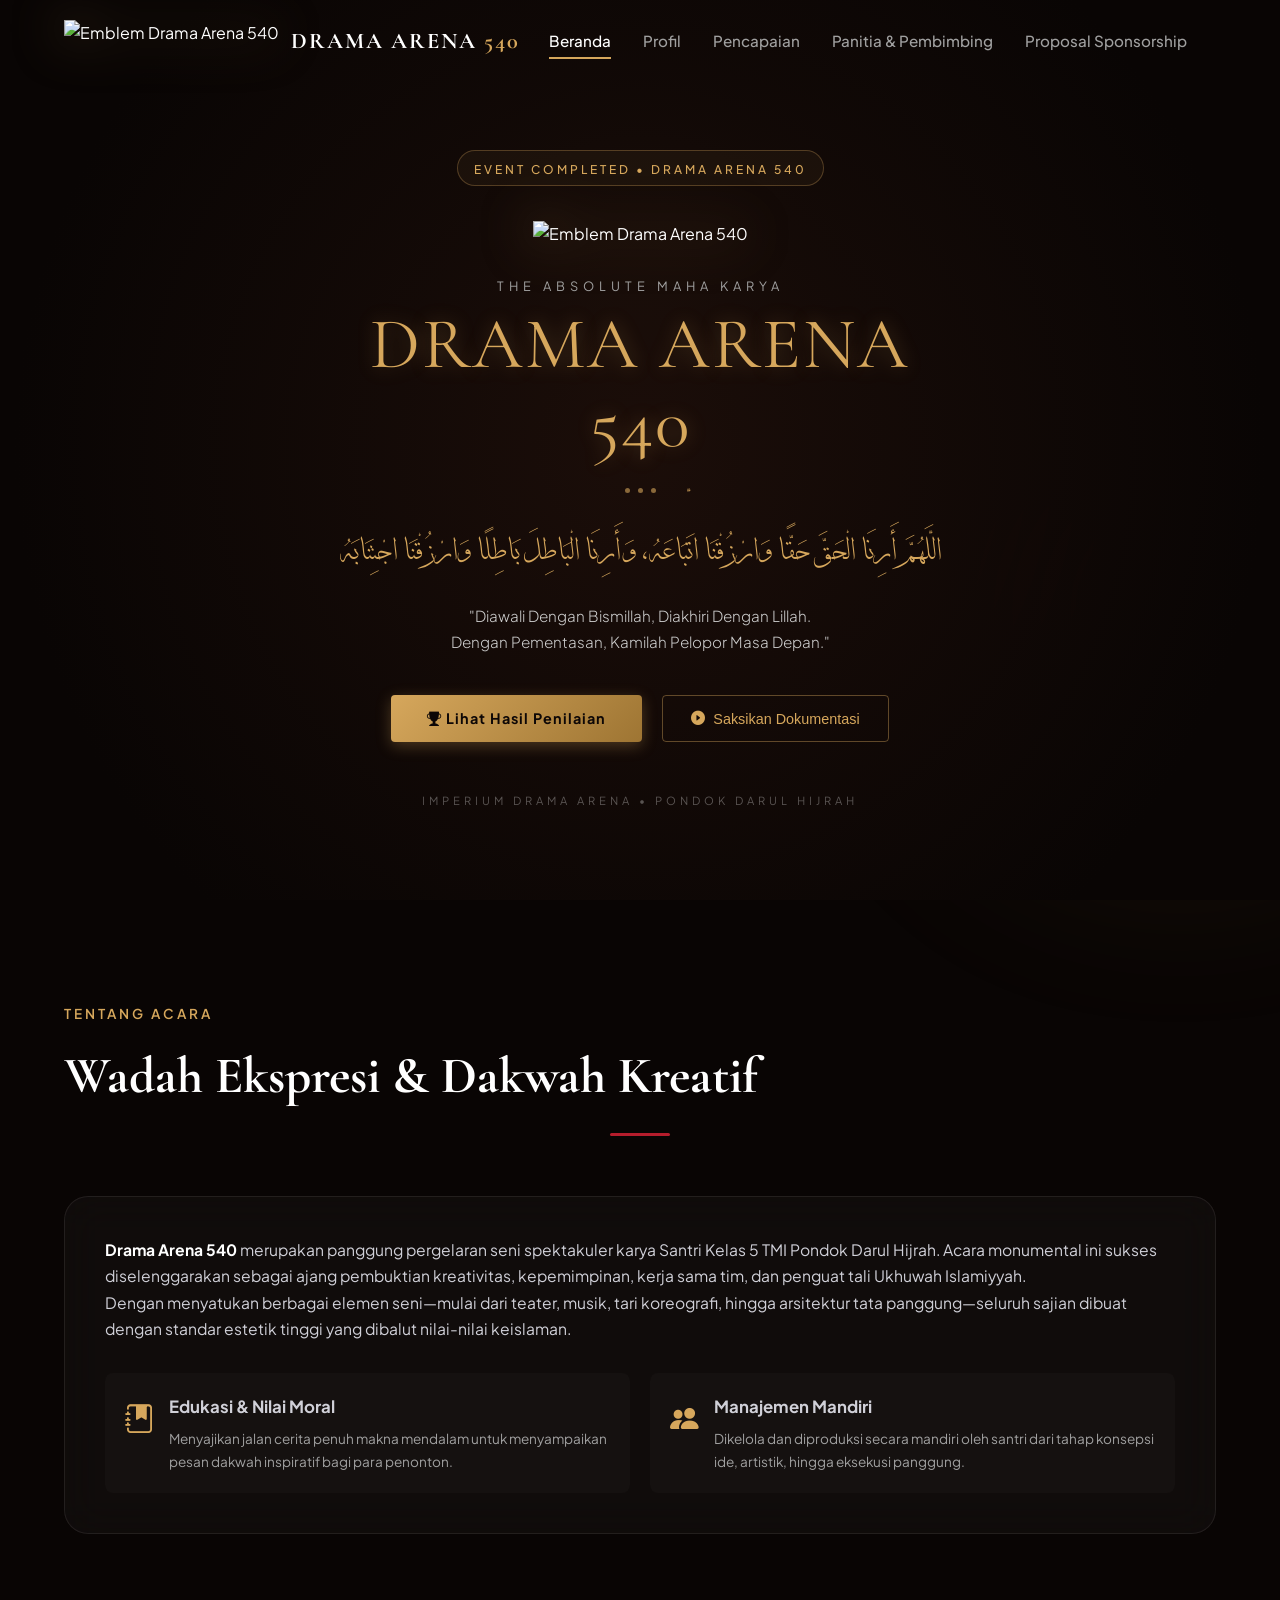
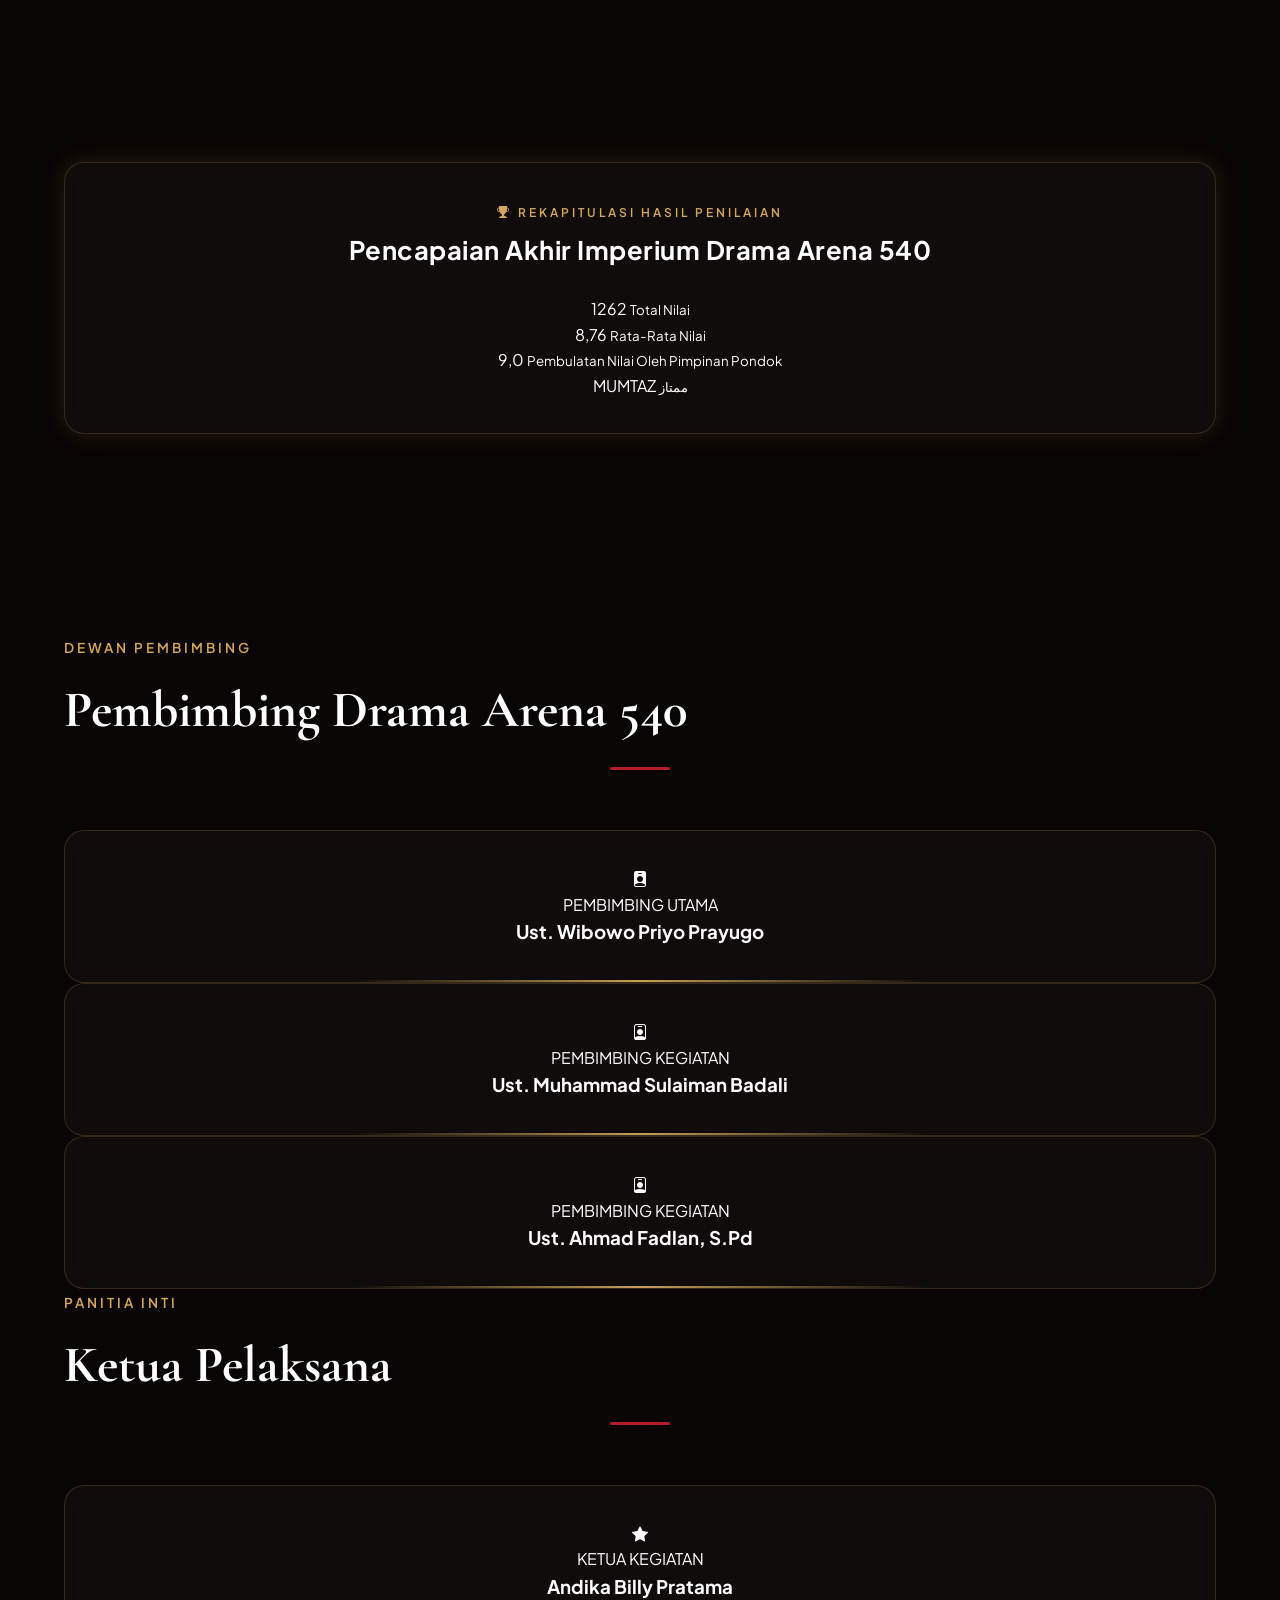
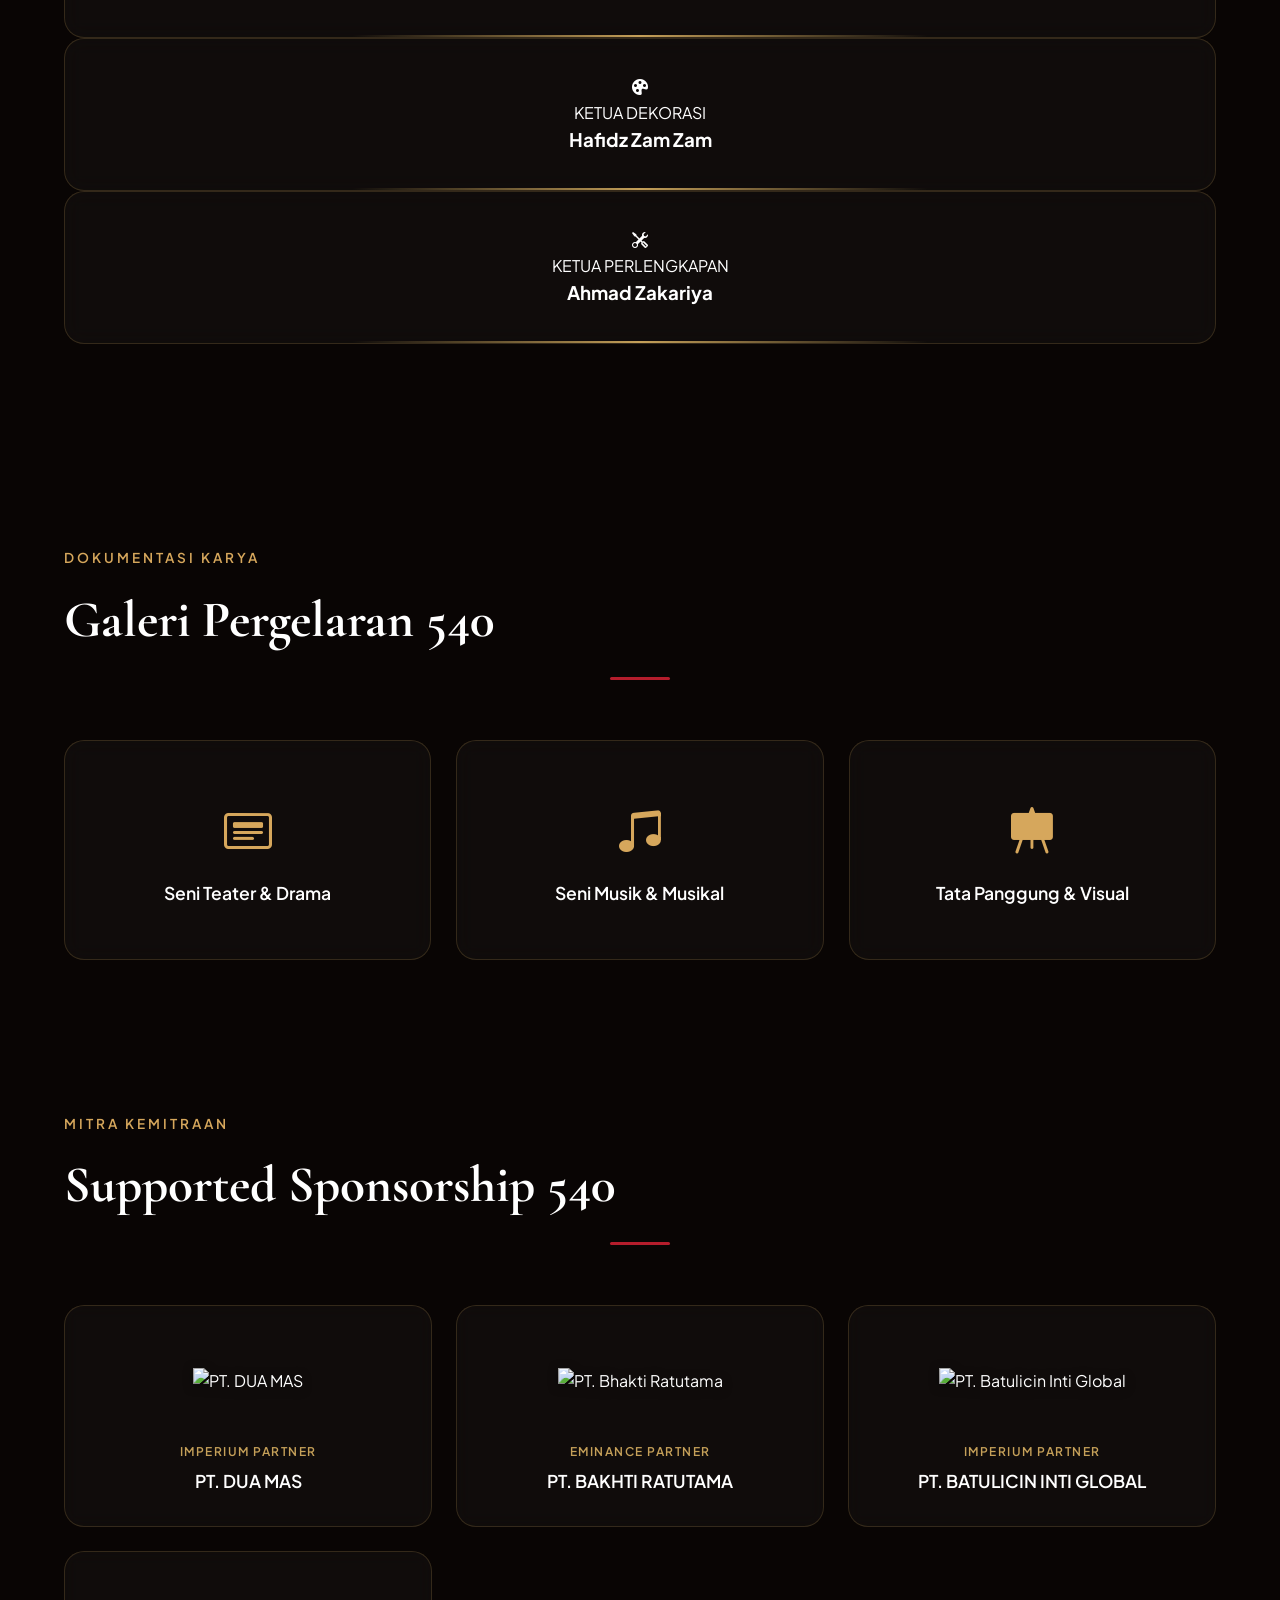
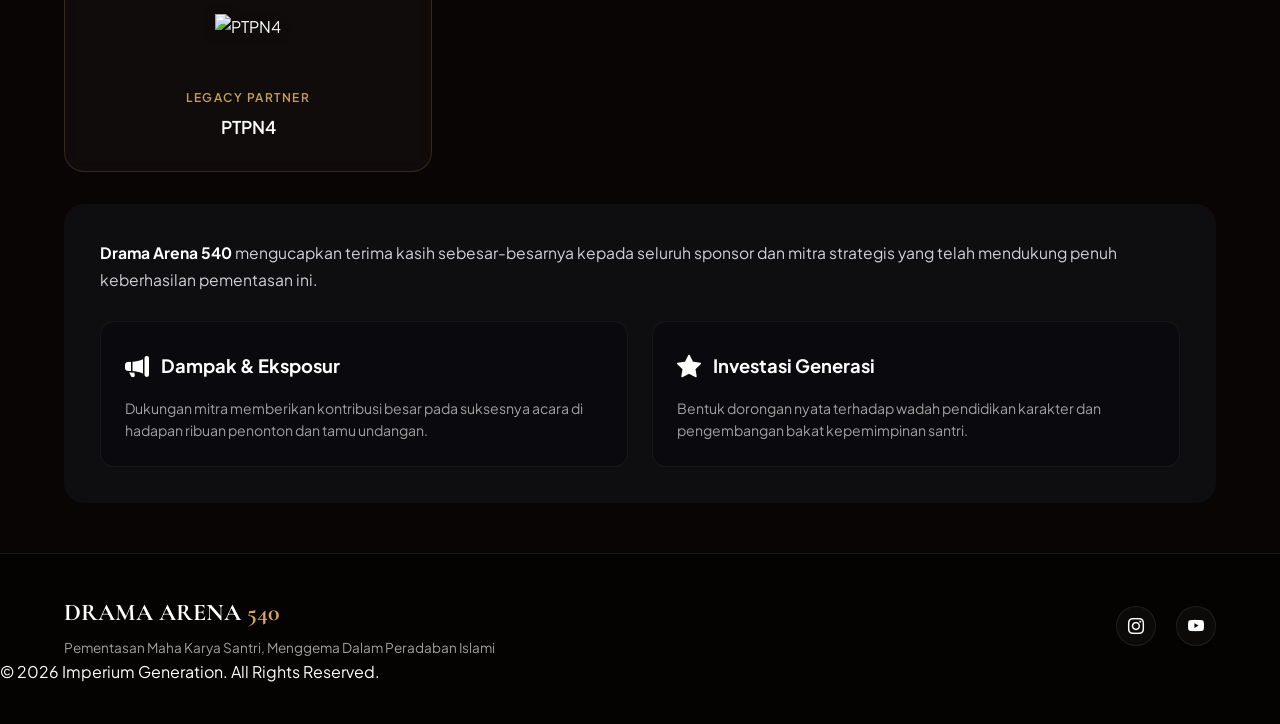
==== commit 6e001c23: "Update Selesai Drama Arena ( Belum : Saksikan Dokumentasi )" ====
--- a/index.html
+++ b/index.html
@@ -4,36 +4,21 @@
 <head>
     <meta charset="UTF-8">
     <meta name="viewport" content="width=device-width, initial-scale=1.0">
-    <title>Imperials | Drama Arena 540</title>
+    <title>Imperium | Drama Arena 540</title>
 
     <meta name="referrer" content="strict-origin-when-cross-origin">
 
-    <head>
-    <meta charset="UTF-8">
-    <meta name="viewport" content="width=device-width, initial-scale=1.0">
-    
-    <!-- Judul Tab Browser -->
-    <title>Imperials | Drama Arena 540</title>
-
-    <!-- ================= FAVICON (LOGO TAB BROWSER) ================= -->
+    <!-- Favicon -->
     <link rel="icon" type="image/png" href="https://i.ibb.co.com/CKP9YcS7/Logo-Drama-Arena-540.png">
-    
-    <!-- Tambahan untuk perangkat Apple / HP (Opsional) -->
     <link rel="apple-touch-icon" href="https://i.ibb.co.com/CKP9YcS7/Logo-Drama-Arena-540.png">
-
-    <!-- Fonts & CSS yang sudah ada -->
-</head>
 
     <!-- Google Fonts -->
     <link rel="preconnect" href="https://fonts.googleapis.com">
     <link rel="preconnect" href="https://fonts.gstatic.com" crossorigin>
-    <link href="https://fonts.googleapis.com/css2?family=Cormorant+Garamond:ital,wght@0,500;0,700;1,600&family=Plus+Jakarta+Sans:wght@300;400;500;600;700&display=swap" rel="stylesheet">
+    <link href="https://fonts.googleapis.com/css2?family=Cormorant+Garamond:ital,wght@0,600;0,700;1,600&family=Plus+Jakarta+Sans:wght@300;400;500;600;700&display=swap" rel="stylesheet">
 
     <!-- Bootstrap Icons -->
     <link href="https://cdn.jsdelivr.net/npm/bootstrap-icons@1.11.3/font/bootstrap-icons.min.css" rel="stylesheet">
-
-    <link rel="stylesheet" href="https://cloudflare.com">
-
 
     <!-- Custom CSS -->
     <link rel="stylesheet" href="assets/css/style.css">
@@ -41,7 +26,7 @@
 
 <body>
 
-    <!-- Dynamic Background Ambient Lighting -->
+    <!-- Ambient Dynamic Lighting -->
     <div class="ambient-glow glow-1"></div>
     <div class="ambient-glow glow-2"></div>
 
@@ -49,21 +34,19 @@
     <header class="navbar" id="navbar">
         <div class="container">
             <a href="#" class="logo">
-                <!-- Gambar diganti menggunakan Direct Link dari ImgBB -->
                 <img src="https://i.ibb.co.com/CKP9YcS7/Logo-Drama-Arena-540.png" alt="Emblem Drama Arena 540" class="hero-emblem-img">
-                <!-- Tambahkan class 'logo-amboqia' pada teks -->
-                <span class="logo-text logo-amboqia">
+                <span class="logo-text">
                     DRAMA ARENA <span>540</span>
                 </span>
             </a>
 
-            <nav class="nav-menu" id="nav-menu">
-                <a href="#Beranda" class="nav-link active">Beranda</a>
-                <a href="#Profile" class="nav-link">Profil</a>
-                <a href="#Rangkaian-Acara" class="nav-link">Rangkaian Acara</a>
-                <a href="#Dokumentasi" class="nav-link">Dokumentasi</a>
-                <a href="sponsorship.html" class="nav-link">Proposal Sponsorship</a>
-            </nav>
+                <nav class="nav-menu" id="nav-menu">
+                    <a href="#Beranda" class="nav-link active">Beranda</a>
+                    <a href="#Profile" class="nav-link">Profil</a>
+                    <a href="#Hasil-Penilaian" class="nav-link">Pencapaian</a>
+                    <a href="#Struktur-Panitia" class="nav-link">Panitia & Pembimbing</a>
+                    <a href="sponsorship.html" class="nav-link btn-nav-highlight">Proposal Sponsorship</a>
+                </nav>
 
             <div class="nav-actions">
                 <button class="mobile-toggle" id="menu-toggle" aria-label="Toggle Navigation">
@@ -73,74 +56,72 @@
         </div>
     </header>
 
-<!-- ================= HERO SECTION (STYLE ISLAMI ELEGANT) ================= -->
-<section class="hero-center" id="Beranda">
-    <div class="container hero-center-wrapper">
-        
-        <!-- Top Badge / Mini Tag -->
-        <div class="hero-badge-top">
-            <span>SPECIAL EVENT • DRAMA ARENA 540</span>
-        </div>
-
-        <!-- Emblem / Logo Center -->
-        <div class="hero-emblem-box">
-            <!-- Gambar diganti menggunakan Direct Link dari ImgBB -->
-            <img src="https://i.ibb.co.com/CKP9YcS7/Logo-Drama-Arena-540.png" alt="Emblem Drama Arena 540" class="hero-emblem-img">
-            <div class="emblem-glow"></div>
-        </div>
-
-        <!-- Typography Heading -->
-        <div class="hero-title-box">
-            <span class="sub-heading-small">THE ABSOLUTE</span>
+    <!-- ================= HERO SECTION ================= -->
+    <section class="hero-center" id="Beranda">
+        <div class="container hero-center-wrapper">
             
-            <!-- Menggunakan Custom Font Amboqia Boriango -->
-            <h1 class="custom-font-title">DRAMA ARENA</h1>
-
-            <h2 class="custom-font-title">540</h2>
-            
-            <!-- <h2 class="sub-heading-large">M M X X V I</h2> -->
-            
-            <div class="divider-dots">
-                <span></span><span></span><span></span>
-            </div>
-        </div>
-
-        <!-- Description Paragraph (Arab & Latin Terpisah) -->
-        <div class="hero-quote-box">
-            <!-- Teks Arab -->
-            <p class="arabic-text" dir="rtl" lang="ar">
-                اللَّهُمَّ أَرِنَا الْحَقَّ حَقًّا وَارْزُقْنَا اتِّبَاعَهُ، وَأَرِنَا الْبَاطِلَ بَاطِلًا وَارْزُقْنَا اجْتِنَابَهُ
-            </p>
-            
-            <!-- Teks Latin (Berada di bawah Arab) -->
-            <p class="latin-text">
-                Diawali Dengan Bismillah, Diakhiri Dengan Lillah.<br>
-                Dengan Pementasan, Kamilah Pelopor Masa Depan.
-            </p>
-        </div>
-
-        <!-- CTA Action Buttons -->
-        <div class="hero-center-actions">
-            <a href="#Profile" class="btn-gold-filled">Jelajahi Acara</a>
-            <button class="btn-gold-outline" id="btn-watch-video">
-                <i class="bi bi-play-circle-fill"></i>
-                <span>Tonton Video</span>
-            </button>
-        </div>
-
-        <!-- Footer Tag In Hero -->
-        <div class="hero-footer-tag">
-            <span>IMPERIALS DRAMA ARENA 540</span>
-        </div>
-
+            <div class="hero-badge-top">
+                <span>EVENT COMPLETED • DRAMA ARENA 540</span>
+            </div>
+
+            <div class="hero-emblem-box">
+                <img src="https://i.ibb.co.com/CKP9YcS7/Logo-Drama-Arena-540.png" alt="Emblem Drama Arena 540" class="hero-emblem-img">
+                <div class="emblem-glow"></div>
+            </div>
+
+            <div class="hero-title-box">
+                <span class="sub-heading-small">THE ABSOLUTE MAHA KARYA</span>
+                <h1 class="custom-font-title">DRAMA ARENA</h1>
+                <h2 class="custom-font-title accent-gold">540</h2>
+                
+                <div class="divider-dots">
+                    <span></span><span></span><span></span>
+                </div>
+            </div>
+
+            <div class="hero-quote-box">
+                <p class="arabic-text" dir="rtl" lang="ar">
+                    اللَّهُمَّ أَرِنَا الْحَقَّ حَقًّا وَارْزُقْنَا اتِّبَاعَهُ، وَأَرِنَا الْبَاطِلَ بَاطِلًا وَارْزُقْنَا اجْتِنَابَهُ
+                </p>
+                <p class="latin-text">
+                    "Diawali Dengan Bismillah, Diakhiri Dengan Lillah.<br>
+                    Dengan Pementasan, Kamilah Pelopor Masa Depan."
+                </p>
+            </div>
+
+            <div class="hero-center-actions">
+                <a href="#Hasil-Penilaian" class="btn-gold-filled">
+                    <i class="bi bi-trophy-fill"></i> Lihat Hasil Penilaian
+                </a>
+<!-- Tombol Kamu -->
+<button class="btn-gold-outline" id="btn-watch-video">
+    <i class="bi bi-play-circle-fill"></i>
+    <span>Saksikan Dokumentasi</span>
+</button>
+
+<!-- Structure Modal Video (Wajib ada di HTML) -->
+<div id="video-modal" class="video-modal" style="display: none;">
+    <div class="modal-content">
+        <span id="modal-close" class="modal-close">&times;</span>
+        <div class="iframe-container">
+            <iframe id="video-frame" src="" frameborder="0" allow="accelerometer; autoplay; clipboard-write; encrypted-media; gyroscope; picture-in-picture" allowfullscreen></iframe>
+        </div>
     </div>
-</section>
+</div>
+            </div>
+
+            <div class="hero-footer-tag">
+                <span>IMPERIUM DRAMA ARENA • PONDOK DARUL HIJRAH</span>
+            </div>
+
+        </div>
+    </section>
 
     <!-- ================= PROFIL / TENTANG ================= -->
     <section class="about section-padding" id="Profile">
         <div class="container">
             <div class="section-header text-center">
-                <span class="sub-title">TENTANG DRAMA ARENA 540</span>
+                <span class="sub-title">TENTANG ACARA</span>
                 <h2 class="main-title">Wadah Ekspresi & Dakwah Kreatif</h2>
                 <div class="title-line"></div>
             </div>
@@ -148,25 +129,25 @@
             <div class="about-grid">
                 <div class="about-text glass-panel">
                     <p class="highlight-text">
-                        <strong>Drama Arena 540</strong> adalah sebuah Pagelaran Seni dan drama yang diselenggarakan oleh Santri Kelas 5 TMI di Pondok Darul Hijrah. Acara ini merupakan bagian dari rangkaian Kegiatan Khutbatu-l-'Arsy (Pekan Perkenalan Tahun Ajaran Baru) yang bertujuan menjadi sarana pendidikan, pengembangan kreativitas, kepemimpinan, kerja sama,  serta mempererat Ukhuwah Islamiyyah antar santri. Drama Arena menampilkan drama
+                        <strong>Drama Arena 540</strong> merupakan panggung pergelaran seni spektakuler karya Santri Kelas 5 TMI Pondok Darul Hijrah. Acara monumental ini sukses diselenggarakan sebagai ajang pembuktian kreativitas, kepemimpinan, kerja sama tim, dan penguat tali Ukhuwah Islamiyyah.
                     </p>
                     <p>
-                        Sebagai acara utama yang dipadukan dengan berbagai pertunjukan seni seperti paduan suara, tari, musik, puisi, pencak silat, dan atraksi lainnya yang Dalam pelaksanaannya tetap berlandaskan nilai-nilai Islam dan pendidikan.
+                        Dengan menyatukan berbagai elemen seni—mulai dari teater, musik, tari koreografi, hingga arsitektur tata panggung—seluruh sajian dibuat dengan standar estetik tinggi yang dibalut nilai-nilai keislaman.
                     </p>
                     
                     <div class="about-features">
                         <div class="feature-card">
-                            <i class="bi bi-journal-bookmark-fill"></i>
+                            <div class="feature-icon"><i class="bi bi-journal-bookmark-fill"></i></div>
                             <div>
                                 <h4>Edukasi & Nilai Moral</h4>
-                                <p>Menghadirkan cerita yang penuh makna dan pesan positif melalui seni pertunjukan. Drama Arena 540 tidak hanya menjadi sebuah hiburan, tetapi juga menjadi media penyampaian nilai-nilai kehidupan, pendidikan karakter, serta pembelajaran moral melalui alur cerita yang inspiratif. Setiap pertunjukan dirancang untuk memberikan pengalaman yang memiliki makna bagi penonton.</p>
+                                <p>Menyajikan jalan cerita penuh makna mendalam untuk menyampaikan pesan dakwah inspiratif bagi para penonton.</p>
                             </div>
                         </div>
                         <div class="feature-card">
-                            <i class="bi bi-people-fill"></i>
+                            <div class="feature-icon"><i class="bi bi-people-fill"></i></div>
                             <div>
-                                <h4>Kolaborasi Santri</h4>
-                                <p>Membangun kreativitas melalui kerja sama dan kebersamaan para santri. Drama Arena 540 memberikan ruang bagi para peserta untuk mengeksplorasi berbagai bidang seni seperti seni peran, musik, tari, dekorasi panggung, desain visual, dan produksi acara. Setiap karya menjadi bentuk ekspresi kreativitas yang dikemas dengan konsep yang menarik.</p>
+                                <h4>Manajemen Mandiri</h4>
+                                <p>Dikelola dan diproduksi secara mandiri oleh santri dari tahap konsepsi ide, artistik, hingga eksekusi panggung.</p>
                             </div>
                         </div>
                     </div>
@@ -175,58 +156,115 @@
         </div>
     </section>
 
-    <!-- ================= COUNTDOWN SECTION ================= -->
-    <div class="countdown-wrapper">
-        <div class="glass-card countdown-card">
-            <div class="countdown-header">
-                <span class="countdown-tag"><i class="bi bi-clock-history"></i> HITUNG MUNDUR ACARA</span>
-                <h3 class="countdown-title">Malam Puncak Drama Arena 540</h3>
-            </div>
-
-            <div class="countdown-boxes">
-                <div class="time-box">
-                    <span id="days">00</span>
-                    <small>Hari</small>
-                </div>
-                <div class="time-colon">:</div>
-                <div class="time-box">
-                    <span id="hours">00</span>
-                    <small>Jam</small>
-                </div>
-                <div class="time-colon">:</div>
-                <div class="time-box">
-                    <span id="minutes">00</span>
-                    <small>Menit</small>
-                </div>
-                <div class="time-colon">:</div>
-                <div class="time-box">
-                    <span id="seconds">00</span>
-                    <small>Detik</small>
-                </div>
-            </div>
-        </div>
-    </div>
-
-    <!-- ================= JADWAL / RANGKAIAN ACARA ================= -->
-    <section class="schedule section-padding" id="Rangkaian-Acara">
-        <div class="container">
+    <!-- ================= REKAPITULASI PENILAIAN ================= -->
+    <section class="result-section section-padding" id="Hasil-Penilaian">
+        <div class="container">
+            <div class="glass-card countdown-card text-center">
+                <div class="countdown-header">
+                    <span class="countdown-tag"><i class="bi bi-trophy-fill"></i> REKAPITULASI HASIL PENILAIAN</span>
+                    <h3 class="countdown-title">Pencapaian Akhir Imperium Drama Arena 540</h3>
+                </div>
+
+                <div class="results-container">
+                    <div class="result-box">
+                        <span class="result-value">1262</span>
+                        <small>Total Nilai</small>
+                    </div>
+                    <div class="result-divider"></div>
+                    <div class="result-box">
+                        <span class="result-value">8,76</span>
+                        <small>Rata-Rata Nilai</small>
+                    </div>
+                    <div class="result-box">
+                        <span class="result-value">9,0</span>
+                        <small>Pembulatan Nilai Oleh Pimpinan Pondok</small>
+                    </div>
+                    <div class="result-divider"></div>
+                    <div class="result-box highlight-predikat">
+                        <span class="result-value predikat-text">MUMTAZ</span>
+                        <small class="arabic-sub">ممتاز</small>
+                    </div>
+                </div>
+            </div>
+        </div>
+    </section>
+
+    <!-- ================= PANITIA & PEMBIMBING ================= -->
+    <section class="structure-section section-padding" id="Struktur-Panitia">
+        <div class="container">
+            
+            <!-- Sub-section: Pembimbing -->
             <div class="section-header text-center">
-                <span class="sub-title">RUNDOWN ACARA</span>
-                <h2 class="main-title">Jadwal Pergelaran</h2>
+                <span class="sub-title">DEWAN PEMBIMBING</span>
+                <h2 class="main-title">Pembimbing Drama Arena 540</h2>
                 <div class="title-line"></div>
             </div>
 
-            <div class="schedule-timeline">
-                <!-- Item 1 -->
-                <div class="timeline-item glass-card highlight-border">
-                    <div class="time-badge accent"><i class="bi bi-clock"></i> 20:45 WIB</div>
-                    <div class="timeline-content">
-                        <h3>Malam Puncak Drama Arena 540</h3>
-                        <p>Penampilan panggung utama yang menampilkan drama teater, seni tari kolosal, dan pertunjukan musik islami.</p>
-                    </div>
-                </div>
-                </div>
-            </div>
+            <div class="people-grid margin-bottom-large">
+                <div class="person-card glass-card">
+                    <div class="person-icon-box"><i class="bi bi-person-badge-fill"></i></div>
+                    <div class="person-info">
+                        <span class="person-role">PEMBIMBING UTAMA</span>
+                        <h3 class="person-name">Ust. Wibowo Priyo Prayugo</h3>
+                    </div>
+                    <div class="card-glow-line"></div>
+                </div>
+
+                <div class="person-card glass-card">
+                    <div class="person-icon-box"><i class="bi bi-person-badge"></i></div>
+                    <div class="person-info">
+                        <span class="person-role">PEMBIMBING KEGIATAN</span>
+                        <h3 class="person-name">Ust. Muhammad Sulaiman Badali</h3>
+                    </div>
+                    <div class="card-glow-line"></div>
+                </div>
+
+                <div class="person-card glass-card">
+                    <div class="person-icon-box"><i class="bi bi-person-badge"></i></div>
+                    <div class="person-info">
+                        <span class="person-role">PEMBIMBING KEGIATAN</span>
+                        <h3 class="person-name">Ust. Ahmad Fadlan, S.Pd</h3>
+                    </div>
+                    <div class="card-glow-line"></div>
+                </div>
+            </div>
+
+            <!-- Sub-section: Ketua Pelaksana -->
+            <div class="section-header text-center">
+                <span class="sub-title">PANITIA INTI</span>
+                <h2 class="main-title">Ketua Pelaksana</h2>
+                <div class="title-line"></div>
+            </div>
+
+            <div class="people-grid">
+                <div class="person-card glass-card">
+                    <div class="person-icon-box accent-box"><i class="bi bi-star-fill"></i></div>
+                    <div class="person-info">
+                        <span class="person-role">KETUA KEGIATAN</span>
+                        <h3 class="person-name">Andika Billy Pratama</h3>
+                    </div>
+                    <div class="card-glow-line"></div>
+                </div>
+
+                <div class="person-card glass-card">
+                    <div class="person-icon-box accent-box"><i class="bi bi-palette-fill"></i></div>
+                    <div class="person-info">
+                        <span class="person-role">KETUA DEKORASI</span>
+                        <h3 class="person-name">Hafidz Zam Zam</h3>
+                    </div>
+                    <div class="card-glow-line"></div>
+                </div>
+
+                <div class="person-card glass-card">
+                    <div class="person-icon-box accent-box"><i class="bi bi-tools"></i></div>
+                    <div class="person-info">
+                        <span class="person-role">KETUA PERLENGKAPAN</span>
+                        <h3 class="person-name">Ahmad Zakariya</h3>
+                    </div>
+                    <div class="card-glow-line"></div>
+                </div>
+            </div>
+
         </div>
     </section>
 
@@ -248,141 +286,30 @@
                 </div>
                 <div class="gallery-item glass-card">
                     <div class="gallery-thumb">
-                        <i class="bi bi-music-note-list"></i>
-                        <span>Seni Musik & Kolaborasi</span>
+                        <i class="bi bi-music-note-beamed"></i>
+                        <span>Seni Musik & Musikal</span>
                     </div>
                 </div>
                 <div class="gallery-item glass-card">
                     <div class="gallery-thumb">
-                        <i class="bi bi-brush"></i>
-                        <span>Seni Rupa & Tata Panggung</span>
-                    </div>
-                </div>
-            </div>
-        </div>
-    </section>
-
-    <!-- ================= NAMA NAMA PEMBIMBING ================= -->
-    <section class="advisor-section section-padding" id="advisor">
-        <div class="container">
-            
-            <!-- ================= JUDUL SECTION PEMBIMBING ================= -->
-            <div class="section-header text-center">
-                <span class="sub-title">PEMBIMBING KEGIATAN</span>
-                <h2 class="main-title">Pembimbing Drama Arena 540</h2>
-                <div class="title-line"></div>
-            </div>
-
-            <!-- Grid Kartu Pembimbing Anda -->
-            <div class="advisor-grid">
-                <!-- Kartu Pembimbing 1 -->
-                <div class="advisor-card glass-card">
-                    <div class="advisor-icon-box">
-                        <i class="bi bi-person-badge"></i>
-                    </div>
-                    <div class="advisor-info">
-                        <span class="advisor-role">PEMBIMBING KEGIATAN</span>
-                        <h3 class="advisor-name">Ust. Muhammad Sulaiman Badali</h3>
-                    </div>
-                </div>
-
-                <!-- Kartu Pembimbing 2 -->
-                <div class="advisor-card glass-card">
-                    <div class="advisor-icon-box">
-                        <i class="bi bi-person-badge"></i>
-                    </div>
-                    <div class="advisor-info">
-                        <span class="advisor-role">PEMBIMBING UTAMA</span>
-                        <h3 class="advisor-name">Ust. Wibowo Priyo Prayugo</h3>
-                    </div>
-                </div>
-
-                <!-- Kartu Pembimbing 3 -->
-                <div class="advisor-card glass-card">
-                    <div class="advisor-icon-box">
-                        <i class="bi bi-person-badge"></i>
-                    </div>
-                    <div class="advisor-info">
-                        <span class="advisor-role">PEMBIMBING KEGIATAN</span>
-                        <h3 class="advisor-name">Ust. Ahmad Fadlan, S.Pd</h3>
-                    </div>
-                </div>
-            </div>
-
-        </div>
-    </section>
-
-        <!-- ================= NAMA NAMA KETUA ================= -->
-    <!-- ================= KETUA PELAKSANA SECTION ================= -->
-    <section class="leader-section section-padding" id="leader">
-        <div class="container">
-            
-            <!-- Judul Section -->
-            <div class="section-header">
-                <span class="sub-title">KETUA PELAKSANA</span>
-                <h2 class="main-title">Ketua Drama Arena 540</h2>
-                <div class="title-line"></div>
-            </div>
-
-            <!-- Wadah Grid (Semua kartu dimasukkan di dalam sini) -->
-            <div class="leader-grid">
-                
-                <!-- Ketua 1 -->
-                <div class="leader-card glass-card">
-                    <div class="leader-icon-box">
-                        <span class="icon-text">?</span>
-                    </div>
-                    <div class="leader-info">
-                        <span class="leader-role">KETUA DEKORASI</span>
-                        <h3 class="leader-name">Imperials</h3>
-                    </div>
-                    <div class="card-glow-line"></div>
-                </div>
-
-                <!-- Ketua 2 -->
-                <div class="leader-card glass-card">
-                    <div class="leader-icon-box">
-                        <span class="icon-text">?</span>
-                    </div>
-                    <div class="leader-info">
-                        <span class="leader-role">Ketua Kegiatan</span>
-                        <h3 class="leader-name">Imperials</h3>
-                    </div>
-                    <div class="card-glow-line"></div>
-                </div>
-
-                <!-- Ketua 3 -->
-                <div class="leader-card glass-card">
-                    <div class="leader-icon-box">
-                        <span class="icon-text">?</span>
-                    </div>
-                    <div class="leader-info">
-                        <span class="leader-role">KETUA PERLENGKAPAN</span>
-                        <h3 class="leader-name">Imperials</h3>
-                    </div>
-                    <div class="card-glow-line"></div>
-                </div>
-
-            </div>
-
+                        <i class="bi bi-easel-fill"></i>
+                        <span>Tata Panggung & Visual</span>
+                    </div>
+                </div>
+            </div>
         </div>
     </section>
 
     <!-- ================= SPONSORSHIP SECTION ================= -->
     <section class="sponsor-section section-padding" id="sponsorship">
         <div class="container">
-            
-            <!-- Judul Section -->
-            <div class="section-header">
-                <span class="sub-title">SPONSORSHIP</span>
+            <div class="section-header text-center">
+                <span class="sub-title">MITRA KEMITRAAN</span>
                 <h2 class="main-title">Supported Sponsorship 540</h2>
                 <div class="title-line"></div>
             </div>
 
-            <!-- Wadah Grid Sponsor -->
             <div class="sponsor-grid">
-                
-                <!-- Sponsor 1 -->
                 <div class="sponsor-card glass-card">
                     <div class="sponsor-logo-box">
                         <img src="https://i.postimg.cc/Wp9N3sGQ/PT-DUA-MAS.png" alt="PT. DUA MAS">
@@ -391,10 +318,8 @@
                         <span class="sponsor-role">Imperium Partner</span>
                         <h3 class="sponsor-name">PT. DUA MAS</h3>
                     </div>
-                    <div class="card-glow-line"></div>
-                </div>
-
-                <!-- Sponsor 2 -->
+                </div>
+
                 <div class="sponsor-card glass-card">
                     <div class="sponsor-logo-box">
                         <img src="https://i.postimg.cc/BZw33Ms1/PT-Bhakti-Rarutama.png" alt="PT. Bhakti Ratutama">
@@ -403,10 +328,8 @@
                         <span class="sponsor-role">Eminance Partner</span>
                         <h3 class="sponsor-name">PT. BAKHTI RATUTAMA</h3>
                     </div>
-                    <div class="card-glow-line"></div>
-                </div>
-
-                <!-- Sponsor 3 -->
+                </div>
+
                 <div class="sponsor-card glass-card">
                     <div class="sponsor-logo-box">
                         <img src="https://i.postimg.cc/25fmJyYd/PT-Batulicin-Inti-Global.png" alt="PT. Batulicin Inti Global">
@@ -415,57 +338,42 @@
                         <span class="sponsor-role">Imperium Partner</span>
                         <h3 class="sponsor-name">PT. BATULICIN INTI GLOBAL</h3>
                     </div>
-                    <div class="card-glow-line"></div>
-                </div>
-
-                <!-- Sponsor 4 -->
+                </div>
+
                 <div class="sponsor-card glass-card">
                     <div class="sponsor-logo-box">
                         <img src="https://i.postimg.cc/Rhqzfn7k/PTPTN4.png" alt="PTPN4">
                     </div>
                     <div class="sponsor-info">
-                        <span class="sponsor-role">LEGACY Partner</span>
+                        <span class="sponsor-role">Legacy Partner</span>
                         <h3 class="sponsor-name">PTPN4</h3>
                     </div>
-                    <div class="card-glow-line"></div>
-                </div>
-
-            </div>
-
-            <!-- SECSI DESKRIPSI ACARA & VALUE (DI BAWAH PT SUPPORTED SPONSORSHIP) -->
-            <div class="sponsor-about-box">
-                <!-- Deskripsi Utama -->
-                <p class="about-text">
-                    <strong>Drama Arena</strong> Sebuah pagelaran seni tidak hanya lahir dari keberanian dan kerja keras, tetapi juga dari kepercayaan yang diberikan oleh para mitra terbaik kami. Drama Arena 540 mengucapkan terima kasih dan apresiasi setinggi-tingginya kepada seluruh sponsor dan mitra strategis yang telah melangkah bersama kami.
-                    Dukungan Anda bukan sekadar kontribusi materi, melainkan investasi nyata dalam membina potensi, mengasah kreativitas, serta membentuk karakter kepemimpinan santri. Bersama-sama, kita tidak hanya menyajikan pertunjukan seni bernilai tinggi, tetapi juga menyemaikan nilai-nilai kebaikan dan pendidikan yang berkesan bagi masa depan.
+                </div>
+            </div>
+
+            <div class="sponsor-about-box glass-panel margin-top-large">
+                <p class="about-text text-center">
+                    <strong>Drama Arena 540</strong> mengucapkan terima kasih sebesar-besarnya kepada seluruh sponsor dan mitra strategis yang telah mendukung penuh keberhasilan pementasan ini.
                 </p>
 
-                <!-- Grid 2 Kartu Fitur -->
                 <div class="about-cards-grid">
-                    <!-- Kartu 1: Edukasi & Nilai Moral -->
                     <div class="about-card">
                         <div class="about-card-header">
                             <i class="bi bi-megaphone-fill icon-gold"></i>
-                            <h3>Eksposur & Nilai Tambah</h3>
+                            <h3>Dampak & Eksposur</h3>
                         </div>
-                        <p>
-                            Menyediakan panggung strategis bagi mitra sponsor untuk memperluas jangkauan brand di hadapan ribuan audiens, wali santri, dan masyarakat luas. Melalui integrasi media visual, publikasi digital, serta promosi langsung, kami memastikan setiap dukungan memberikan dampak positif dan nilai promosi yang optimal.
-                        </p>
-                    </div>
-
-                    <!-- Kartu 2: Kolaborasi Santri -->
+                        <p>Dukungan mitra memberikan kontribusi besar pada suksesnya acara di hadapan ribuan penonton dan tamu undangan.</p>
+                    </div>
+
                     <div class="about-card">
                         <div class="about-card-header">
                             <i class="bi bi-star-fill icon-gold"></i>
-                            <h3>Investasi Pendidikan & Seni</h3>
+                            <h3>Investasi Generasi</h3>
                         </div>
-                        <p>
-                            Kemitraan Anda bukan sekadar bentuk promosi, melainkan kontribusi nyata dalam mendukung tumbuh kembang seni, pendidikan karakter, serta kreativitas santri. Bersama Drama Arena 540, hadirkan kolaborasi yang menginspirasi sekaligus memperkuat citra positif instansi Anda.
-                        </p>
-                    </div>
-                </div>
-            </div>
-
+                        <p>Bentuk dorongan nyata terhadap wadah pendidikan karakter dan pengembangan bakat kepemimpinan santri.</p>
+                    </div>
+                </div>
+            </div>
         </div>
     </section>
 
@@ -477,13 +385,16 @@
                 <p>Pementasan Maha Karya Santri, Menggema Dalam Peradaban Islami</p>
             </div>
             <div class="footer-socials">
-                <a href="https://www.instagram.com/thethirtysix.id/" aria-label="Instagram"><i class="bi bi-instagram"></i></a>
-                <a href="https://www.youtube.com/@pondokdarulhijrahcindaialus" aria-label="YouTube"><i class="bi bi-youtube"></i></a>
-            </div>
+                <a href="https://www.instagram.com/thethirtysix.id/" target="_blank" aria-label="Instagram"><i class="bi bi-instagram"></i></a>
+                <a href="https://www.youtube.com/@pondokdarulhijrahcindaialus" target="_blank" aria-label="YouTube"><i class="bi bi-youtube"></i></a>
+            </div>
+        </div>
+        <div class="footer-bottom text-center">
+            <p>&copy; 2026 Imperium Generation. All Rights Reserved.</p>
         </div>
     </footer>
 
-    <!-- Modal Video Trailer / Dokumentasi -->
+    <!-- Modal Video Trailer -->
     <div class="video-modal" id="video-modal">
         <div class="modal-content">
             <button class="modal-close" id="modal-close" aria-label="Tutup Video">&times;</button>
